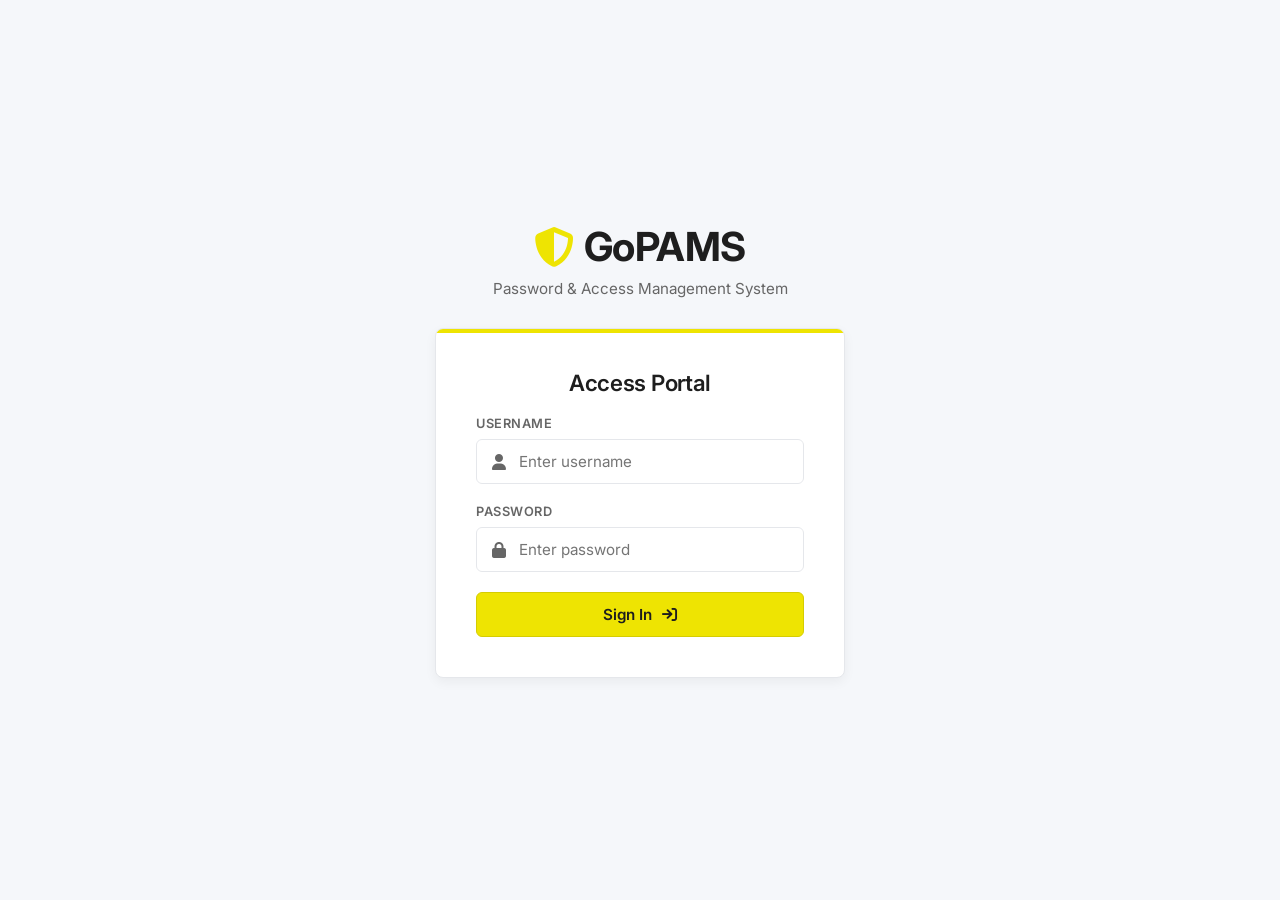
==== frontend/index.html @ 53e9379d "Phase-2" ====
<!DOCTYPE html>
<html lang="en">
<head>
    <meta charset="UTF-8">
    <meta name="viewport" content="width=device-width, initial-scale=1.0">
    <title>GoPAMS - Secure Access Management</title>
    <!-- Google Fonts: Inter -->
    <link rel="preconnect" href="https://fonts.googleapis.com">
    <link rel="preconnect" href="https://fonts.gstatic.com" crossorigin>
    <link href="https://fonts.googleapis.com/css2?family=Inter:wght@300;400;500;600;700&display=swap" rel="stylesheet">
    <!-- FontAwesome for Icons -->
    <link rel="stylesheet" href="https://cdnjs.cloudflare.com/ajax/libs/font-awesome/6.4.0/css/all.min.css">
    
    <style>
        :root {
            /* Brand Accents */
            --primary: #EEE402;       /* Primary Brand Yellow */
            --primary-hover: #D5CC02;
            --secondary: #020EEE;     /* Complementary Blue */
            --secondary-hover: #020CB5;
            --warning: #EE6C02;       /* Attention Orange */
            --success: #84EE02;       /* Operational Success Lime */
            --success-confirm: #0EEE02; /* Success Green */
            --info: #02EEE2;          /* Informational Cyan */
            --danger: #DC3545;        /* Rejections Red */
            
            /* Neutrals (80% of interface) */
            --bg: #F5F7FA;            /* Neutral Background */
            --panel-bg: #FFFFFF;
            --border: #E5E7EB;        /* Neutral Borders */
            --text-main: #1E1E1E;
            --text-muted: #666666;
        }

        * {
            box-sizing: border-box;
            margin: 0;
            padding: 0;
            font-family: 'Inter', sans-serif;
            transition: all 0.2s ease;
        }

        body {
            background: var(--bg);
            color: var(--text-main);
            min-height: 100vh;
            display: flex;
            justify-content: center;
            align-items: center;
            overflow-x: hidden;
            position: relative;
        }

        .container {
            width: 100%;
            max-width: 450px;
            padding: 20px;
            z-index: 10;
        }

        /* Card: White background, subtle border, rounded 8px */
        .card {
            background: var(--panel-bg);
            border: 1px solid var(--border);
            border-radius: 8px;
            padding: 40px;
            box-shadow: 0 4px 12px rgba(0, 0, 0, 0.05);
            position: relative;
            overflow: hidden;
        }

        /* Top Yellow Stripe Accent */
        .card::before {
            content: '';
            position: absolute;
            top: 0;
            left: 0;
            right: 0;
            height: 4px;
            background: var(--primary);
        }

        .brand {
            text-align: center;
            margin-bottom: 30px;
        }

        .brand-logo {
            font-size: 2.5rem;
            color: var(--text-main);
            font-weight: 700;
            letter-spacing: -0.5px;
            display: flex;
            align-items: center;
            justify-content: center;
            gap: 10px;
        }

        .brand-logo i {
            color: var(--primary);
        }

        .brand-tagline {
            color: var(--text-muted);
            font-size: 0.95rem;
            margin-top: 8px;
            font-weight: 400;
        }

        h2 {
            font-size: 1.4rem;
            font-weight: 600;
            margin-bottom: 20px;
            text-align: center;
            letter-spacing: -0.3px;
        }

        .input-group {
            margin-bottom: 20px;
            position: relative;
        }

        .input-group label {
            display: block;
            margin-bottom: 8px;
            font-size: 0.8rem;
            font-weight: 600;
            color: var(--text-muted);
            text-transform: uppercase;
            letter-spacing: 0.5px;
        }

        .input-wrapper {
            position: relative;
        }

        .input-wrapper i {
            position: absolute;
            left: 16px;
            top: 50%;
            transform: translateY(-50%);
            color: var(--text-muted);
            font-size: 1rem;
        }

        .input-wrapper input {
            width: 100%;
            padding: 12px 14px 12px 42px;
            background: #FFFFFF;
            border: 1px solid var(--border);
            border-radius: 6px;
            color: var(--text-main);
            font-size: 0.95rem;
            outline: none;
        }

        .input-wrapper input:focus {
            border-color: var(--secondary);
            box-shadow: 0 0 0 3px rgba(2, 14, 238, 0.15);
        }

        /* Buttons styling */
        .btn {
            width: 100%;
            padding: 12px;
            background: var(--primary);
            border: 1px solid #D5CC02;
            border-radius: 6px;
            color: #1E1E1E;
            font-size: 0.95rem;
            font-weight: 600;
            cursor: pointer;
            display: flex;
            align-items: center;
            justify-content: center;
            gap: 10px;
            box-shadow: none;
        }

        .btn:hover {
            background: var(--primary-hover);
            transform: translateY(-1px);
        }

        .btn:active {
            transform: translateY(0);
        }

        /* Secondary Button (Blue background, White text) */
        .btn-secondary {
            background: var(--secondary);
            border: 1px solid var(--secondary);
            color: white;
        }

        .btn-secondary:hover {
            background: var(--secondary-hover);
            border-color: var(--secondary-hover);
        }

        .alert {
            padding: 10px 14px;
            border-radius: 6px;
            margin-bottom: 20px;
            font-size: 0.9rem;
            display: flex;
            align-items: center;
            gap: 10px;
            line-height: 1.4;
        }

        .alert-danger {
            background: rgba(220, 53, 69, 0.08);
            border: 1px solid var(--danger);
            color: var(--danger);
        }

        .alert-success {
            background: rgba(14, 238, 2, 0.08);
            border: 1px solid var(--success-confirm);
            color: #0c9e02;
        }

        .alert-warning {
            background: rgba(238, 108, 2, 0.08);
            border: 1px solid var(--warning);
            color: var(--warning);
        }

        .hidden {
            display: none !important;
        }

        /* Profile View styling */
        .profile-view {
            text-align: left;
        }

        .profile-header {
            display: flex;
            align-items: center;
            gap: 16px;
            margin-bottom: 25px;
            padding-bottom: 20px;
            border-bottom: 1px solid var(--border);
        }

        .avatar {
            width: 60px;
            height: 60px;
            background: var(--primary);
            color: #1E1E1E;
            border: 1px solid #D5CC02;
            border-radius: 50%;
            display: flex;
            align-items: center;
            justify-content: center;
            font-size: 1.5rem;
            font-weight: 700;
        }

        .user-meta h3 {
            font-size: 1.2rem;
            font-weight: 600;
            color: var(--text-main);
        }

        .user-meta p {
            color: var(--text-muted);
            font-size: 0.85rem;
            display: flex;
            align-items: center;
        }

        .info-grid {
            display: grid;
            grid-template-columns: 1fr;
            gap: 14px;
            margin-bottom: 25px;
        }

        .info-item {
            background: #FFFFFF;
            padding: 12px 14px;
            border-radius: 6px;
            border: 1px solid var(--border);
        }

        .info-label {
            font-size: 0.75rem;
            color: var(--text-muted);
            text-transform: uppercase;
            letter-spacing: 0.5px;
            margin-bottom: 4px;
        }

        .info-value {
            font-size: 0.95rem;
            font-weight: 500;
            color: var(--text-main);
        }

        .badge {
            display: inline-block;
            padding: 3px 8px;
            border-radius: 4px;
            font-size: 0.75rem;
            font-weight: 600;
            text-transform: uppercase;
        }

        /* Role Badges */
        .badge-admin {
            background: rgba(238, 228, 2, 0.12);
            color: #7a7501;
            border: 1px solid var(--primary);
        }

        .badge-user {
            background: rgba(2, 14, 238, 0.06);
            color: var(--secondary);
            border: 1px solid var(--secondary);
        }

        /* Pulsing dot animation */
        .pulse-dot {
            width: 8px;
            height: 8px;
            background: var(--success);
            border-radius: 50%;
            display: inline-block;
            margin-right: 6px;
            box-shadow: 0 0 8px var(--success);
            animation: pulse 1.5s infinite;
        }

        @keyframes pulse {
            0% { transform: scale(0.95); box-shadow: 0 0 0 0 rgba(132, 238, 2, 0.5); }
            70% { transform: scale(1); box-shadow: 0 0 0 5px rgba(132, 238, 2, 0); }
            100% { transform: scale(0.95); box-shadow: 0 0 0 0 rgba(132, 238, 2, 0); }
        }

        /* Full-screen application layout (ITSM inspired) */
        #app-layout {
            position: fixed;
            top: 0;
            left: 0;
            width: 100vw;
            height: 100vh;
            display: flex;
            flex-direction: column;
            z-index: 100;
            background: var(--bg);
            font-family: 'Inter', sans-serif;
            overflow: hidden;
        }

        .app-header {
            height: 60px;
            background: #ffffff;
            border-bottom: 1px solid var(--border);
            display: flex;
            justify-content: space-between;
            align-items: center;
            padding: 0 24px;
            flex-shrink: 0;
        }

        .header-left .logo {
            font-weight: 700;
            font-size: 1.3rem;
            color: var(--text-main);
            display: flex;
            align-items: center;
            gap: 8px;
            letter-spacing: -0.5px;
            text-decoration: none;
            cursor: pointer;
        }

        .header-left .logo i {
            color: var(--primary);
        }

        .header-right {
            display: flex;
            align-items: center;
            gap: 20px;
        }

        .notifications-bell {
            position: relative;
            font-size: 1.2rem;
            color: var(--text-muted);
            cursor: pointer;
        }

        .notifications-bell:hover {
            color: var(--text-main);
        }

        .bell-badge {
            position: absolute;
            top: -4px;
            right: -4px;
            background: var(--danger);
            color: white;
            font-size: 0.65rem;
            border-radius: 50%;
            width: 15px;
            height: 15px;
            display: flex;
            align-items: center;
            justify-content: center;
            font-weight: 700;
        }

        .header-user {
            display: flex;
            align-items: center;
            gap: 10px;
            border-left: 1px solid var(--border);
            padding-left: 20px;
        }

        .header-user .avatar {
            width: 32px;
            height: 32px;
            background: var(--primary);
            color: var(--text-main);
            border-radius: 50%;
            display: flex;
            align-items: center;
            justify-content: center;
            font-weight: 700;
            font-size: 0.9rem;
            border: 1px solid var(--primary-hover);
        }

        #header-username {
            font-weight: 500;
            font-size: 0.9rem;
            color: var(--text-main);
        }

        .app-container {
            display: flex;
            flex: 1;
            overflow: hidden;
        }

        .app-sidebar {
            width: 240px;
            background: #ffffff;
            border-right: 1px solid var(--border);
            display: flex;
            flex-direction: column;
            padding: 20px 0;
            flex-shrink: 0;
        }

        .sidebar-nav {
            display: flex;
            flex-direction: column;
            height: 100%;
        }

        .nav-item {
            display: flex;
            align-items: center;
            gap: 12px;
            padding: 12px 24px;
            width: 100%;
            border: none;
            background: none;
            text-align: left;
            cursor: pointer;
            color: var(--text-muted);
            font-size: 0.95rem;
            font-weight: 500;
            font-family: 'Inter', sans-serif;
            border-left: 4px solid transparent;
        }

        .nav-item:hover {
            background: #F8F9FA;
            color: var(--text-main);
        }

        .nav-item.active {
            background: rgba(238, 228, 2, 0.08);
            color: var(--text-main);
            border-left: 4px solid var(--primary);
            padding-left: 20px;
            font-weight: 600;
        }

        .nav-item i {
            font-size: 1.1rem;
            color: var(--text-muted);
            width: 20px;
            text-align: center;
        }

        .nav-item.active i {
            color: var(--text-main);
        }

        .logout-item {
            color: var(--danger) !important;
            margin-top: auto;
        }

        .logout-item i {
            color: var(--danger) !important;
        }

        .app-main {
            flex: 1;
            overflow-y: auto;
            padding: 30px;
            background: var(--bg);
        }

        /* View Card styling */
        .view-card {
            width: 100%;
            max-width: 1000px;
            margin: 0 auto;
            background: #ffffff;
            border: 1px solid var(--border);
            border-radius: 8px;
            padding: 40px;
            box-shadow: 0 4px 12px rgba(0, 0, 0, 0.05);
            position: relative;
        }

        .view-card::before {
            content: '';
            position: absolute;
            top: 0;
            left: 0;
            right: 0;
            height: 4px;
            background: var(--primary);
            border-top-left-radius: 8px;
            border-top-right-radius: 8px;
        }

        .table-responsive {
            width: 100%;
            overflow-x: auto;
            margin-top: 15px;
            border: 1px solid var(--border);
            border-radius: 6px;
            background: var(--panel-bg);
        }

        .admin-table {
            width: 100%;
            border-collapse: collapse;
            text-align: left;
            font-size: 0.9rem;
        }

        .admin-table th, .admin-table td {
            padding: 12px 16px;
            border-bottom: 1px solid var(--border);
            white-space: nowrap;
        }

        .admin-table th {
            background: #F9FAFB;
            color: var(--text-muted);
            font-weight: 600;
            text-transform: uppercase;
            font-size: 0.75rem;
            letter-spacing: 0.5px;
        }

        .admin-table tbody tr:hover {
            background: #F9FAFB;
        }

        /* Action Buttons */
        .action-btn-group {
            display: flex;
            gap: 6px;
        }

        .action-btn {
            background: none;
            border: 1px solid var(--border);
            border-radius: 4px;
            padding: 6px 10px;
            font-size: 0.8rem;
            cursor: pointer;
            display: inline-flex;
            align-items: center;
            gap: 4px;
            font-family: 'Inter', sans-serif;
        }

        .action-btn:hover {
            background: #E5E7EB;
        }

        .action-btn-danger:hover {
            background: rgba(220, 53, 69, 0.08);
            border-color: var(--danger);
            color: var(--danger);
        }

        .action-btn-warning:hover {
            background: rgba(238, 108, 2, 0.08);
            border-color: var(--warning);
            color: var(--warning);
        }

        /* Modal Overlay */
        .modal {
            position: fixed;
            top: 0;
            left: 0;
            width: 100%;
            height: 100%;
            background: rgba(0, 0, 0, 0.4);
            display: flex;
            justify-content: center;
            align-items: center;
            z-index: 1000;
            backdrop-filter: blur(2px);
        }

        .modal-content {
            background: var(--panel-bg);
            border: 1px solid var(--border);
            border-radius: 8px;
            padding: 30px;
            width: 90%;
            max-width: 500px;
            box-shadow: 0 10px 25px rgba(0,0,0,0.1);
            position: relative;
            animation: slideDown 0.3s ease;
        }

        @keyframes slideDown {
            from { transform: translateY(-20px); opacity: 0; }
            to { transform: translateY(0); opacity: 1; }
        }

        .modal-content::before {
            content: '';
            position: absolute;
            top: 0;
            left: 0;
            right: 0;
            height: 4px;
            background: var(--primary);
            border-top-left-radius: 8px;
            border-top-right-radius: 8px;
        }

        .modal-close {
            position: absolute;
            top: 15px;
            right: 15px;
            font-size: 1.2rem;
            cursor: pointer;
            color: var(--text-muted);
            background: none;
            border: none;
        }

        .modal-close:hover {
            color: var(--text-main);
        }

        .form-row {
            display: flex;
            gap: 15px;
        }

        .form-row .input-group {
            flex: 1;
        }

        /* Responsive sidebar navigation */
        @media (max-width: 768px) {
            .app-sidebar {
                width: 70px;
            }
            .nav-item span {
                display: none;
            }
            .nav-item {
                justify-content: center;
                padding: 12px 0;
                border-left: none;
            }
            .nav-item.active {
                border-left: none;
                border-bottom: 3px solid var(--primary);
                padding-left: 0;
            }
        }
    </style>
</head>
<body>
    <!-- AUTHENTICATION LAYOUT (VISIBLE WHEN LOGGED OUT) -->
    <div id="auth-layout" class="container">
        <!-- Brand / Logo -->
        <div class="brand">
            <div class="brand-logo">
                <i class="fa-solid fa-shield-halved"></i> GoPAMS
            </div>
            <div class="brand-tagline">Password & Access Management System</div>
        </div>

        <div class="card">
            <!-- 1. LOGIN FORM -->
            <div id="login-section">
                <h2>Access Portal</h2>
                <div id="login-alert" class="alert alert-danger hidden"></div>
                <form id="login-form">
                    <div class="input-group">
                        <label for="username">Username</label>
                        <div class="input-wrapper">
                            <i class="fa-solid fa-user"></i>
                            <input type="text" id="username" placeholder="Enter username" required autocomplete="username">
                        </div>
                    </div>
                    <div class="input-group">
                        <label for="password">Password</label>
                        <div class="input-wrapper">
                            <i class="fa-solid fa-lock"></i>
                            <input type="password" id="password" placeholder="Enter password" required autocomplete="current-password">
                        </div>
                    </div>
                    <button type="submit" class="btn">
                        <span>Sign In</span>
                        <i class="fa-solid fa-arrow-right-to-bracket"></i>
                    </button>
                </form>
            </div>

            <!-- 2. CHANGE PASSWORD FORM (FIRST LOGIN FORCE) -->
            <div id="pwd-change-section" class="hidden">
                <h2>Setup Security</h2>
                <div class="alert alert-warning">
                    <i class="fa-solid fa-triangle-exclamation"></i>
                    <span>First login detected. You are required to update your temporary password to proceed.</span>
                </div>
                <div id="pwd-alert" class="alert alert-danger hidden"></div>
                <form id="pwd-change-form">
                    <div class="input-group">
                        <label for="current-password">Temporary Password</label>
                        <div class="input-wrapper">
                            <i class="fa-solid fa-lock-open"></i>
                            <input type="password" id="current-password" placeholder="Enter temporary password" required autocomplete="current-password">
                        </div>
                    </div>
                    <div class="input-group">
                        <label for="new-password">New Password</label>
                        <div class="input-wrapper">
                            <i class="fa-solid fa-key"></i>
                            <input type="password" id="new-password" placeholder="At least 8 characters" required autocomplete="new-password">
                        </div>
                    </div>
                    <div class="input-group">
                        <label for="confirm-password">Confirm Password</label>
                        <div class="input-wrapper">
                            <i class="fa-solid fa-check-double"></i>
                            <input type="password" id="confirm-password" placeholder="Repeat new password" required autocomplete="new-password">
                        </div>
                    </div>
                    <button type="submit" class="btn">
                        <span>Save & Complete Setup</span>
                        <i class="fa-solid fa-circle-check"></i>
                    </button>
                </form>
            </div>
        </div>
    </div>

    <!-- MAIN APPLICATION LAYOUT (VISIBLE WHEN LOGGED IN) -->
    <div id="app-layout" class="hidden">
        <!-- HEADER -->
        <header class="app-header">
            <div class="header-left">
                <div class="logo" id="header-logo-home">
                    <i class="fa-solid fa-shield-halved"></i> GoPAMS
                </div>
            </div>
            <div class="header-right">
                <div class="notifications-bell">
                    <i class="fa-solid fa-bell"></i>
                    <span class="bell-badge">0</span>
                </div>
                <div class="header-user">
                    <div class="avatar" id="header-avatar">U</div>
                    <span id="header-username">-</span>
                </div>
            </div>
        </header>

        <!-- CONTAINER FOR SIDEBAR + MAIN WORKSPACE -->
        <div class="app-container">
            <!-- SIDEBAR NAVIGATION -->
            <aside class="app-sidebar">
                <nav class="sidebar-nav">
                    <button class="nav-item active" data-view="profile-view">
                        <i class="fa-solid fa-user"></i>
                        <span>Profile Dashboard</span>
                    </button>
                    
                    <!-- Administrator-only Sidebar Items (Phase 3 CRUD Modules) -->
                    <button class="nav-item admin-only hidden" data-view="users-view">
                        <i class="fa-solid fa-users-gear"></i>
                        <span>User Management</span>
                    </button>
                    <button class="nav-item admin-only hidden" data-view="groups-view">
                        <i class="fa-solid fa-users"></i>
                        <span>Group Management</span>
                    </button>
                    <button class="nav-item admin-only hidden" data-view="roles-view">
                        <i class="fa-solid fa-shield-halved"></i>
                        <span>Role Management</span>
                    </button>
                    
                    <button id="logout-sidebar-btn" class="nav-item logout-item">
                        <i class="fa-solid fa-arrow-right-from-bracket"></i>
                        <span>Log Out</span>
                    </button>
                </nav>
            </aside>

            <!-- MAIN WORKSPACE CONTENT AREA -->
            <main class="app-main">
                <div id="app-alert" class="alert alert-danger hidden"></div>

                <!-- A. PROFILE DASHBOARD -->
                <div id="profile-view" class="view-card card">
                    <h2 style="text-align: left; margin-bottom: 25px;">Profile Dashboard</h2>
                    <div class="profile-header">
                        <div class="avatar" id="profile-avatar">U</div>
                        <div class="user-meta">
                            <h3 id="profile-name">Full Name</h3>
                            <p style="margin-top: 4px;"><span class="pulse-dot"></span>Active Session</p>
                        </div>
                    </div>
                    <div id="profile-alert" class="alert alert-success hidden"></div>
                    
                    <div class="info-grid">
                        <div class="info-item">
                            <div class="info-label">Username</div>
                            <div class="info-value" id="profile-username">-</div>
                        </div>
                        <div class="info-item">
                            <div class="info-label">Security Role</div>
                            <div class="info-value">
                                <span class="badge" id="profile-role">Guest</span>
                            </div>
                        </div>
                        <div class="info-item">
                            <div class="info-label">Assigned Group</div>
                            <div class="info-value" id="profile-group">-</div>
                        </div>
                        <div class="info-item" id="employee-id-container">
                            <div class="info-label">Employee ID</div>
                            <div class="info-value" id="profile-empid">-</div>
                        </div>
                        <div class="info-item">
                            <div class="info-label">Email</div>
                            <div class="info-value" id="profile-email">-</div>
                        </div>
                    </div>
                </div>

                <!-- B. USERS VIEW (ADMIN ONLY) -->
                <div id="users-view" class="view-card card hidden">
                    <div style="display: flex; justify-content: space-between; align-items: center; margin-bottom: 25px; padding-bottom: 15px; border-bottom: 1px solid var(--border);">
                        <h2 style="margin-bottom: 0; text-align: left;">User Management</h2>
                        <button id="add-user-btn" class="btn" style="width: auto; padding: 8px 16px; background: var(--success-confirm); color: #1E1E1E; border: 1px solid #0bb902; border-radius: 6px;">
                            <i class="fa-solid fa-user-plus"></i> <span>Add User</span>
                        </button>
                    </div>
                    <div class="table-responsive">
                        <table class="admin-table">
                            <thead>
                                <tr>
                                    <th>Full Name</th>
                                    <th>Username</th>
                                    <th>Role</th>
                                    <th>Group</th>
                                    <th>Email / Phone</th>
                                    <th>Actions</th>
                                </tr>
                            </thead>
                            <tbody id="users-table-body">
                                <!-- populated dynamically -->
                            </tbody>
                        </table>
                    </div>
                </div>

                <!-- C. GROUPS VIEW (ADMIN ONLY) -->
                <div id="groups-view" class="view-card card hidden">
                    <div style="display: flex; justify-content: space-between; align-items: center; margin-bottom: 25px; padding-bottom: 15px; border-bottom: 1px solid var(--border);">
                        <h2 style="margin-bottom: 0; text-align: left;">Group Management</h2>
                        <button id="add-group-btn" class="btn" style="width: auto; padding: 8px 16px; background: var(--success-confirm); color: #1E1E1E; border: 1px solid #0bb902; border-radius: 6px;">
                            <i class="fa-solid fa-folder-plus"></i> <span>Add Group</span>
                        </button>
                    </div>
                    <div class="table-responsive">
                        <table class="admin-table">
                            <thead>
                                <tr>
                                    <th>Group Name</th>
                                    <th>Description</th>
                                    <th>Actions</th>
                                </tr>
                            </thead>
                            <tbody id="groups-table-body">
                                <!-- populated dynamically -->
                            </tbody>
                        </table>
                    </div>
                </div>

                <!-- D. ROLES VIEW (ADMIN ONLY) -->
                <div id="roles-view" class="view-card card hidden">
                    <div style="display: flex; justify-content: space-between; align-items: center; margin-bottom: 25px; padding-bottom: 15px; border-bottom: 1px solid var(--border);">
                        <h2 style="margin-bottom: 0; text-align: left;">Role Management</h2>
                        <button id="add-role-btn" class="btn" style="width: auto; padding: 8px 16px; background: var(--success-confirm); color: #1E1E1E; border: 1px solid #0bb902; border-radius: 6px;">
                            <i class="fa-solid fa-shield-halved"></i> <span>Add Role</span>
                        </button>
                    </div>
                    <div class="table-responsive">
                        <table class="admin-table">
                            <thead>
                                <tr>
                                    <th>Role Name</th>
                                    <th>Description</th>
                                    <th>Hierarchy Level</th>
                                    <th>Actions</th>
                                </tr>
                            </thead>
                            <tbody id="roles-table-body">
                                <!-- populated dynamically -->
                            </tbody>
                        </table>
                    </div>
                </div>
            </main>
        </div>
    </div>

    <!-- 5. DIALOG OVERLAY MODALS -->
    <!-- User Modal -->
    <div id="user-modal" class="modal hidden">
        <div class="modal-content">
            <button class="modal-close" id="user-modal-close">&times;</button>
            <h2 id="user-modal-title">Add User</h2>
            <div id="user-modal-alert" class="alert alert-danger hidden"></div>
            <form id="user-modal-form">
                <input type="hidden" id="user-modal-id">
                <div class="input-group">
                    <label for="user-modal-fullname">Full Name</label>
                    <div class="input-wrapper">
                        <i class="fa-solid fa-id-card"></i>
                        <input type="text" id="user-modal-fullname" required placeholder="John Doe">
                    </div>
                </div>
                <div class="input-group">
                    <label for="user-modal-username">Username</label>
                    <div class="input-wrapper">
                        <i class="fa-solid fa-user"></i>
                        <input type="text" id="user-modal-username" required placeholder="johndoe">
                    </div>
                </div>
                <div class="form-row">
                    <div class="input-group">
                        <label for="user-modal-phone">Phone Number</label>
                        <div class="input-wrapper">
                            <i class="fa-solid fa-phone"></i>
                            <input type="text" id="user-modal-phone" placeholder="+123456789">
                        </div>
                    </div>
                    <div class="input-group">
                        <label for="user-modal-email">Email (Optional)</label>
                        <div class="input-wrapper">
                            <i class="fa-solid fa-envelope"></i>
                            <input type="email" id="user-modal-email" placeholder="john@example.com">
                        </div>
                    </div>
                </div>
                <div class="form-row">
                    <div class="input-group">
                        <label for="user-modal-role">Role</label>
                        <select id="user-modal-role" style="width:100%; padding:12px; border:1px solid var(--border); border-radius:6px; background:#fff; outline:none; font-family:'Inter';">
                            <!-- populated dynamically -->
                        </select>
                    </div>
                    <div class="input-group">
                        <label for="user-modal-group">Group</label>
                        <select id="user-modal-group" style="width:100%; padding:12px; border:1px solid var(--border); border-radius:6px; background:#fff; outline:none; font-family:'Inter';">
                            <!-- populated dynamically -->
                        </select>
                    </div>
                </div>
                <div class="input-group" id="user-modal-empid-group">
                    <label for="user-modal-empid">Employee ID</label>
                    <div class="input-wrapper">
                        <i class="fa-solid fa-hashtag"></i>
                        <input type="text" id="user-modal-empid" placeholder="EMP-001">
                    </div>
                </div>
                <div class="input-group" id="user-modal-password-group">
                    <label for="user-modal-password">Temporary Password (Optional)</label>
                    <div class="input-wrapper">
                        <i class="fa-solid fa-lock"></i>
                        <input type="password" id="user-modal-password" placeholder="Leave blank to auto-generate">
                    </div>
                </div>
                <div class="input-group" style="display:flex; align-items:center; gap:10px; margin-top:10px; margin-bottom: 20px;">
                    <input type="checkbox" id="user-modal-isadmin" style="width: 18px; height: 18px; cursor: pointer;">
                    <label for="user-modal-isadmin" style="margin-bottom:0; cursor:pointer;">Grant Administrator Privileges</label>
                </div>
                <button type="submit" class="btn btn-secondary">
                    <span id="user-modal-btn-text">Save User</span>
                    <i class="fa-solid fa-floppy-disk"></i>
                </button>
            </form>
        </div>
    </div>

    <!-- Group Modal -->
    <div id="group-modal" class="modal hidden">
        <div class="modal-content">
            <button class="modal-close" id="group-modal-close">&times;</button>
            <h2 id="group-modal-title">Add Group</h2>
            <div id="group-modal-alert" class="alert alert-danger hidden"></div>
            <form id="group-modal-form">
                <input type="hidden" id="group-modal-id">
                <div class="input-group">
                    <label for="group-modal-name">Group Name</label>
                    <div class="input-wrapper">
                        <i class="fa-solid fa-folder"></i>
                        <input type="text" id="group-modal-name" required placeholder="Networking">
                    </div>
                </div>
                <div class="input-group">
                    <label for="group-modal-desc">Description</label>
                    <div class="input-wrapper">
                        <i class="fa-solid fa-align-left"></i>
                        <input type="text" id="group-modal-desc" placeholder="Manages switches and firewalls">
                    </div>
                </div>
                <button type="submit" class="btn btn-secondary">
                    <span>Save Group</span>
                    <i class="fa-solid fa-floppy-disk"></i>
                </button>
            </form>
        </div>
    </div>

    <!-- Role Modal -->
    <div id="role-modal" class="modal hidden">
        <div class="modal-content">
            <button class="modal-close" id="role-modal-close">&times;</button>
            <h2 id="role-modal-title">Add Role</h2>
            <div id="role-modal-alert" class="alert alert-danger hidden"></div>
            <form id="role-modal-form">
                <input type="hidden" id="role-modal-id">
                <div class="input-group">
                    <label for="role-modal-name">Role Name</label>
                    <div class="input-wrapper">
                        <i class="fa-solid fa-tag"></i>
                        <input type="text" id="role-modal-name" required placeholder="Leader">
                    </div>
                </div>
                <div class="input-group">
                    <label for="role-modal-desc">Description</label>
                    <div class="input-wrapper">
                        <i class="fa-solid fa-align-left"></i>
                        <input type="text" id="role-modal-desc" placeholder="Team lead with approval rights">
                    </div>
                </div>
                <div class="input-group">
                    <label for="role-modal-level">Hierarchy Level</label>
                    <div class="input-wrapper">
                        <i class="fa-solid fa-arrow-up-9-1"></i>
                        <input type="number" id="role-modal-level" required min="0" max="100" value="10">
                    </div>
                </div>
                <button type="submit" class="btn btn-secondary">
                    <span>Save Role</span>
                    <i class="fa-solid fa-floppy-disk"></i>
                </button>
            </form>
        </div>
    </div>

    <!-- Password Result Modal -->
    <div id="result-modal" class="modal hidden">
        <div class="modal-content">
            <button class="modal-close" id="result-modal-close">&times;</button>
            <h2>Temp Password Generated</h2>
            <div class="alert alert-warning" style="margin-top: 15px;">
                <i class="fa-solid fa-triangle-exclamation"></i>
                <span>Please copy this temporary password immediately. It will not be shown again!</span>
            </div>
            <div class="input-group" style="margin-top: 20px;">
                <label>Plaintext Temporary Password</label>
                <div style="display: flex; gap: 10px;">
                    <div class="input-wrapper" style="flex: 1;">
                        <i class="fa-solid fa-key"></i>
                        <input type="text" id="result-password-val" readonly style="background: #F1F3F5; font-family: monospace; font-size: 1.1rem; letter-spacing: 0.5px; padding-left: 42px;">
                    </div>
                    <button id="copy-temp-pass-btn" class="btn" style="width: auto; padding: 0 16px; background: var(--secondary); color: white; border: none; border-radius: 6px; cursor: pointer;">
                        <i class="fa-solid fa-copy"></i>
                    </button>
                </div>
            </div>
            <button id="result-modal-done" class="btn btn-secondary" style="margin-top: 20px;">
                <span>Done</span>
            </button>
        </div>
    </div>

    <script>
        const API_BASE = '/api/auth';
        let authToken = localStorage.getItem('jwt_token') || '';
        let enterpriseMode = false;

        // Form elements
        const loginSection = document.getElementById('login-section');
        const loginForm = document.getElementById('login-form');
        const loginAlert = document.getElementById('login-alert');
        const usernameInput = document.getElementById('username');
        const passwordInput = document.getElementById('password');

        const pwdChangeSection = document.getElementById('pwd-change-section');
        const pwdChangeForm = document.getElementById('pwd-change-form');
        const pwdAlert = document.getElementById('pwd-alert');
        const currentPasswordInput = document.getElementById('current-password');
        const newPasswordInput = document.getElementById('new-password');
        const confirmPasswordInput = document.getElementById('confirm-password');

        const profileAlert = document.getElementById('profile-alert');
        const profileName = document.getElementById('profile-name');
        const profileUsername = document.getElementById('profile-username');
        const profileRole = document.getElementById('profile-role');
        const profileGroup = document.getElementById('profile-group');
        const profileEmpId = document.getElementById('profile-empid');
        const profileEmail = document.getElementById('profile-email');
        const profileAvatar = document.getElementById('profile-avatar');
        const empIdContainer = document.getElementById('employee-id-container');

        // Admin Elements
        const adminAlert = document.getElementById('app-alert');
        
        const usersTableBody = document.getElementById('users-table-body');
        const groupsTableBody = document.getElementById('groups-table-body');
        const rolesTableBody = document.getElementById('roles-table-body');

        // Modals
        const userModal = document.getElementById('user-modal');
        const groupModal = document.getElementById('group-modal');
        const roleModal = document.getElementById('role-modal');
        const resultModal = document.getElementById('result-modal');

        // Forms inside modals
        const userModalForm = document.getElementById('user-modal-form');
        const groupModalForm = document.getElementById('group-modal-form');
        const roleModalForm = document.getElementById('role-modal-form');

        // Initialize state
        window.addEventListener('DOMContentLoaded', () => {
            if (authToken) {
                fetchProfile();
            } else {
                showSection('login');
            }
            setupEventListeners();
        });

        function showSection(name) {
            const authLayout = document.getElementById('auth-layout');
            const appLayout = document.getElementById('app-layout');
            
            authLayout.classList.add('hidden');
            appLayout.classList.add('hidden');
            loginSection.classList.add('hidden');
            pwdChangeSection.classList.add('hidden');

            if (name === 'login' || name === 'password-change') {
                authLayout.classList.remove('hidden');
                if (name === 'login') {
                    loginSection.classList.remove('hidden');
                } else {
                    pwdChangeSection.classList.remove('hidden');
                }
            } else if (name === 'profile' || name === 'admin') {
                appLayout.classList.remove('hidden');
                if (name === 'admin') {
                    showView('users-view');
                } else {
                    showView('profile-view');
                }
            }
        }

        function showView(viewId) {
            // Hide all workspace view cards
            document.querySelectorAll('.view-card').forEach(el => el.classList.add('hidden'));
            
            // Show active workspace card
            const activeCard = document.getElementById(viewId);
            if (activeCard) {
                activeCard.classList.remove('hidden');
            }

            // Sync sidebar active highlight state
            document.querySelectorAll('.nav-item').forEach(btn => {
                if (btn.getAttribute('data-view') === viewId) {
                    btn.classList.add('active');
                } else {
                    btn.classList.remove('active');
                }
            });

            // Load data when transitioning
            if (viewId === 'users-view') {
                fetchUsers();
            } else if (viewId === 'groups-view') {
                fetchGroups();
            } else if (viewId === 'roles-view') {
                fetchRoles();
            }
        }

        function showAlert(alertEl, text, type = 'danger') {
            alertEl.innerText = text;
            alertEl.className = `alert alert-${type}`;
            alertEl.classList.remove('hidden');
            setTimeout(() => {
                if (type === 'success') {
                    alertEl.classList.add('hidden');
                }
            }, 5000);
        }

        // Login Submit
        loginForm.addEventListener('submit', async (e) => {
            e.preventDefault();
            loginAlert.classList.add('hidden');

            const payload = {
                username: usernameInput.value.trim(),
                password: passwordInput.value
            };

            try {
                const response = await fetch(`${API_BASE}/login`, {
                    method: 'POST',
                    headers: { 'Content-Type': 'application/json' },
                    body: JSON.stringify(payload)
                });

                const data = await response.json();

                if (!response.ok) {
                    throw new Error(data.message || 'Login failed. Please check credentials.');
                }

                // Save token
                authToken = data.token;
                localStorage.setItem('jwt_token', authToken);
                enterpriseMode = data.enterprise_mode || false;

                if (data.must_change_password) {
                    currentPasswordInput.value = payload.password; // prefill temp password
                    showSection('password-change');
                } else {
                    renderProfile(data.user);
                    showSection('profile');
                    showAlert(profileAlert, 'Welcome back!', 'success');
                }
            } catch (err) {
                showAlert(loginAlert, err.message, 'danger');
            }
        });

        // Change Password Submit
        pwdChangeForm.addEventListener('submit', async (e) => {
            e.preventDefault();
            pwdAlert.classList.add('hidden');

            const curPass = currentPasswordInput.value;
            const newPass = newPasswordInput.value;
            const confPass = confirmPasswordInput.value;

            if (newPass.length < 8) {
                showAlert(pwdAlert, 'New password must be at least 8 characters long', 'danger');
                return;
            }

            if (newPass !== confPass) {
                showAlert(pwdAlert, 'Passwords do not match', 'danger');
                return;
            }

            try {
                const response = await fetch(`${API_BASE}/change-password`, {
                    method: 'POST',
                    headers: { 
                        'Content-Type': 'application/json',
                        'Authorization': `Bearer ${authToken}`
                    },
                    body: JSON.stringify({
                        current_password: curPass,
                        new_password: newPass
                    })
                });

                const data = await response.json();

                if (!response.ok) {
                    throw new Error(data.message || 'Failed to update password');
                }

                // Save new token
                authToken = data.token;
                localStorage.setItem('jwt_token', authToken);

                // Fetch new profile state
                await fetchProfile();
                showAlert(profileAlert, 'Password updated successfully! Welcome to your secure account.', 'success');
            } catch (err) {
                showAlert(pwdAlert, err.message, 'danger');
            }
        });

        // Fetch user profile from token
        async function fetchProfile() {
            try {
                const response = await fetch(`${API_BASE}/me`, {
                    method: 'GET',
                    headers: {
                        'Authorization': `Bearer ${authToken}`
                    }
                });

                const data = await response.json();

                if (!response.ok) {
                    if (response.status === 403 && data.error === 'password_change_required') {
                        showSection('password-change');
                        return;
                    }
                    throw new Error(data.message || 'Session expired. Please log in again.');
                }

                enterpriseMode = data.enterprise_mode || false;
                renderProfile(data.user);
                showSection('profile');
            } catch (err) {
                localStorage.removeItem('jwt_token');
                authToken = '';
                showSection('login');
                showAlert(loginAlert, err.message, 'danger');
            }
        }

        function renderProfile(user) {
            profileName.innerText = user.full_name || 'N/A';
            profileUsername.innerText = user.username || '-';
            profileEmail.innerText = user.email || 'None provided';
            
            // Set avatar initials
            const initial = user.full_name ? user.full_name.charAt(0).toUpperCase() : 'U';
            profileAvatar.innerText = initial;
            
            // Set header values
            document.getElementById('header-username').innerText = user.username || '-';
            document.getElementById('header-avatar').innerText = initial;

            const role = user.role || 'Guest';
            profileRole.innerText = role;
            if (role === 'Administrator') {
                profileRole.className = 'badge badge-admin';
            } else {
                profileRole.className = 'badge badge-user';
            }

            if (user.group && user.group.name) {
                profileGroup.innerText = user.group.name;
            } else {
                profileGroup.innerText = 'No group assigned';
            }

            if (user.employee_id) {
                empIdContainer.style.display = 'block';
                profileEmpId.innerText = user.employee_id;
            } else {
                empIdContainer.style.display = 'none';
            }

            // Show admin sidebar links if administrator
            const adminOnlyLinks = document.querySelectorAll('.admin-only');
            if (user.is_admin) {
                adminOnlyLinks.forEach(el => el.classList.remove('hidden'));
            } else {
                adminOnlyLinks.forEach(el => el.classList.add('hidden'));
            }
        }

        // Logout execution
        async function handleLogout() {
            try {
                await fetch(`${API_BASE}/logout`, { 
                    method: 'POST',
                    headers: { 'Authorization': `Bearer ${authToken}` }
                });
            } catch (e) {}
            
            localStorage.removeItem('jwt_token');
            authToken = '';
            usernameInput.value = '';
            passwordInput.value = '';
            currentPasswordInput.value = '';
            newPasswordInput.value = '';
            confirmPasswordInput.value = '';
            loginAlert.classList.add('hidden');
            showSection('login');
        }

        // ==========================================
        // SIDEBAR NAVIGATION & CRUD EVENT HANDLERS
        // ==========================================

        function setupEventListeners() {
            // Sidebar tab switches
            document.querySelectorAll('.nav-item[data-view]').forEach(btn => {
                btn.addEventListener('click', () => {
                    const targetView = btn.getAttribute('data-view');
                    showView(targetView);
                });
            });

            // Back to profile shortcut on Logo click
            const logoBtn = document.getElementById('header-logo-home');
            if (logoBtn) {
                logoBtn.addEventListener('click', () => showView('profile-view'));
            }

            // Logout execution from sidebar
            const logoutSidebarBtn = document.getElementById('logout-sidebar-btn');
            if (logoutSidebarBtn) {
                logoutSidebarBtn.addEventListener('click', handleLogout);
            }

            // Modal Openers
            document.getElementById('add-user-btn').addEventListener('click', () => openUserModal());
            document.getElementById('add-group-btn').addEventListener('click', () => openGroupModal());
            document.getElementById('add-role-btn').addEventListener('click', () => openRoleModal());

            // Modal Closers
            document.getElementById('user-modal-close').addEventListener('click', () => closeModal(userModal));
            document.getElementById('group-modal-close').addEventListener('click', () => closeModal(groupModal));
            document.getElementById('role-modal-close').addEventListener('click', () => closeModal(roleModal));
            document.getElementById('result-modal-close').addEventListener('click', () => closeModal(resultModal));
            document.getElementById('result-modal-done').addEventListener('click', () => closeModal(resultModal));

            // Copy Generated Password
            document.getElementById('copy-temp-pass-btn').addEventListener('click', () => {
                const valEl = document.getElementById('result-password-val');
                valEl.select();
                navigator.clipboard.writeText(valEl.value).then(() => {
                    alert('Temporary password copied to clipboard!');
                });
            });

            // Form Submit Handlers
            userModalForm.addEventListener('submit', handleUserSubmit);
            groupModalForm.addEventListener('submit', handleGroupSubmit);
            roleModalForm.addEventListener('submit', handleRoleSubmit);
        }

        function openModal(modalEl) {
            modalEl.classList.remove('hidden');
        }

        function closeModal(modalEl) {
            modalEl.classList.add('hidden');
        }

        // --- Fetch Utilities ---
        async function apiFetch(endpoint, method = 'GET', body = null) {
            const options = {
                method: method,
                headers: {
                    'Authorization': `Bearer ${authToken}`
                }
            };
            if (body) {
                options.headers['Content-Type'] = 'application/json';
                options.body = JSON.stringify(body);
            }
            const res = await fetch(endpoint, options);
            const data = await res.json();
            if (!res.ok) {
                throw new Error(data.message || 'Operation failed');
            }
            return data;
        }

        // --- Groups CRUD ---
        async function fetchGroups() {
            try {
                const groups = await apiFetch('/api/groups');
                groupsTableBody.innerHTML = '';
                groups.forEach(g => {
                    const tr = document.createElement('tr');
                    tr.innerHTML = `
                        <td style="font-weight:600;">${escapeHtml(g.name)}</td>
                        <td>${escapeHtml(g.description || '-')}</td>
                        <td>
                            <div class="action-btn-group">
                                <button class="action-btn" onclick="editGroup(${g.id})"><i class="fa-solid fa-pen"></i> Edit</button>
                                <button class="action-btn action-btn-danger" onclick="deleteGroup(${g.id})"><i class="fa-solid fa-trash"></i> Delete</button>
                            </div>
                        </td>
                    `;
                    groupsTableBody.appendChild(tr);
                });
            } catch (err) {
                showAlert(adminAlert, 'Failed to fetch groups: ' + err.message);
            }
        }

        function openGroupModal(group = null) {
            document.getElementById('group-modal-alert').classList.add('hidden');
            if (group) {
                document.getElementById('group-modal-title').innerText = 'Edit Group';
                document.getElementById('group-modal-id').value = group.id;
                document.getElementById('group-modal-name').value = group.name;
                document.getElementById('group-modal-desc').value = group.description || '';
            } else {
                document.getElementById('group-modal-title').innerText = 'Add Group';
                document.getElementById('group-modal-id').value = '';
                document.getElementById('group-modal-name').value = '';
                document.getElementById('group-modal-desc').value = '';
            }
            openModal(groupModal);
        }

        async function editGroup(id) {
            try {
                const group = await apiFetch(`/api/groups/${id}`);
                openGroupModal(group);
            } catch (err) {
                showAlert(adminAlert, err.message);
            }
        }

        async function handleGroupSubmit(e) {
            e.preventDefault();
            const alertEl = document.getElementById('group-modal-alert');
            alertEl.classList.add('hidden');

            const id = document.getElementById('group-modal-id').value;
            const payload = {
                name: document.getElementById('group-modal-name').value.trim(),
                description: document.getElementById('group-modal-desc').value.trim()
            };

            try {
                if (id) {
                    await apiFetch(`/api/groups/${id}`, 'PUT', payload);
                } else {
                    await apiFetch('/api/groups', 'POST', payload);
                }
                closeModal(groupModal);
                fetchGroups();
            } catch (err) {
                showAlert(alertEl, err.message);
            }
        }

        async function deleteGroup(id) {
            if (!confirm('Are you sure you want to delete this group?')) return;
            try {
                await apiFetch(`/api/groups/${id}`, 'DELETE');
                fetchGroups();
            } catch (err) {
                showAlert(adminAlert, err.message);
            }
        }

        // --- Roles CRUD ---
        async function fetchRoles() {
            try {
                const roles = await apiFetch('/api/roles');
                rolesTableBody.innerHTML = '';
                roles.forEach(r => {
                    const tr = document.createElement('tr');
                    tr.innerHTML = `
                        <td style="font-weight:600;">${escapeHtml(r.name)}</td>
                        <td>${escapeHtml(r.description || '-')}</td>
                        <td><span class="badge badge-user" style="background:#e5e7eb; border:none; color:var(--text-main); font-family:monospace;">${r.hierarchy_level}</span></td>
                        <td>
                            <div class="action-btn-group">
                                <button class="action-btn" onclick="editRole(${r.id})"><i class="fa-solid fa-pen"></i> Edit</button>
                                <button class="action-btn action-btn-danger" onclick="deleteRole(${r.id})"><i class="fa-solid fa-trash"></i> Delete</button>
                            </div>
                        </td>
                    `;
                    rolesTableBody.appendChild(tr);
                });
            } catch (err) {
                showAlert(adminAlert, 'Failed to fetch roles: ' + err.message);
            }
        }

        function openRoleModal(role = null) {
            document.getElementById('role-modal-alert').classList.add('hidden');
            if (role) {
                document.getElementById('role-modal-title').innerText = 'Edit Role';
                document.getElementById('role-modal-id').value = role.id;
                document.getElementById('role-modal-name').value = role.name;
                document.getElementById('role-modal-desc').value = role.description || '';
                document.getElementById('role-modal-level').value = role.hierarchy_level;
            } else {
                document.getElementById('role-modal-title').innerText = 'Add Role';
                document.getElementById('role-modal-id').value = '';
                document.getElementById('role-modal-name').value = '';
                document.getElementById('role-modal-desc').value = '';
                document.getElementById('role-modal-level').value = 10;
            }
            openModal(roleModal);
        }

        async function editRole(id) {
            try {
                const role = await apiFetch(`/api/roles/${id}`);
                openRoleModal(role);
            } catch (err) {
                showAlert(adminAlert, err.message);
            }
        }

        async function handleRoleSubmit(e) {
            e.preventDefault();
            const alertEl = document.getElementById('role-modal-alert');
            alertEl.classList.add('hidden');

            const id = document.getElementById('role-modal-id').value;
            const payload = {
                name: document.getElementById('role-modal-name').value.trim(),
                description: document.getElementById('role-modal-desc').value.trim(),
                hierarchy_level: parseInt(document.getElementById('role-modal-level').value, 10)
            };

            try {
                if (id) {
                    await apiFetch(`/api/roles/${id}`, 'PUT', payload);
                } else {
                    await apiFetch('/api/roles', 'POST', payload);
                }
                closeModal(roleModal);
                fetchRoles();
            } catch (err) {
                showAlert(alertEl, err.message);
            }
        }

        async function deleteRole(id) {
            if (!confirm('Are you sure you want to delete this role?')) return;
            try {
                await apiFetch(`/api/roles/${id}`, 'DELETE');
                fetchRoles();
            } catch (err) {
                showAlert(adminAlert, err.message);
            }
        }

        // --- Users CRUD ---
        async function fetchUsers() {
            try {
                const users = await apiFetch('/api/users');
                usersTableBody.innerHTML = '';
                users.forEach(u => {
                    const roleName = u.role ? u.role.name : 'Guest';
                    const groupName = u.group ? u.group.name : 'None';
                    const detail = [];
                    if (u.email) detail.push(u.email);
                    if (u.phone_number) detail.push(u.phone_number);
                    if (u.employee_id) detail.push(`ID: ${u.employee_id}`);

                    const tr = document.createElement('tr');
                    tr.innerHTML = `
                        <td style="font-weight:600;">
                            ${escapeHtml(u.full_name)}
                            ${u.is_admin ? '<span class="badge badge-admin" style="font-size:0.65rem; padding: 2px 4px; margin-left: 5px;">Admin</span>' : ''}
                        </td>
                        <td style="font-family:monospace;">${escapeHtml(u.username)}</td>
                        <td><span class="badge ${roleName === 'Administrator' ? 'badge-admin' : 'badge-user'}">${roleName}</span></td>
                        <td><span class="badge badge-user" style="background:#e8f0fe; border-color:#d2e3fc; color:#1967d2;">${groupName}</span></td>
                        <td style="font-size:0.8rem; color:var(--text-muted);">${escapeHtml(detail.join(' | ') || '-')}</td>
                        <td>
                            <div class="action-btn-group">
                                <button class="action-btn" onclick="editUser(${u.id})"><i class="fa-solid fa-pen"></i> Edit</button>
                                <button class="action-btn action-btn-warning" onclick="resetUserPassword(${u.id})"><i class="fa-solid fa-key"></i> Reset Pass</button>
                                <button class="action-btn action-btn-danger" onclick="deleteUser(${u.id})"><i class="fa-solid fa-trash"></i> Delete</button>
                            </div>
                        </td>
                    `;
                    usersTableBody.appendChild(tr);
                });
            } catch (err) {
                showAlert(adminAlert, 'Failed to fetch users: ' + err.message);
            }
        }

        async function openUserModal(user = null) {
            document.getElementById('user-modal-alert').classList.add('hidden');
            
            // Toggle Employee ID input display depending on Enterprise mode
            const empIdGroup = document.getElementById('user-modal-empid-group');
            const empIdInput = document.getElementById('user-modal-empid');
            if (enterpriseMode) {
                empIdGroup.style.display = 'block';
                empIdInput.required = true;
            } else {
                empIdGroup.style.display = 'none';
                empIdInput.required = false;
            }

            // Populates dropdown selects
            const selectedGroupId = user ? user.group_id : null;
            const selectedRoleId = user ? user.role_id : null;
            await populateUserModalSelects(selectedGroupId, selectedRoleId);

            if (user) {
                document.getElementById('user-modal-title').innerText = 'Edit User';
                document.getElementById('user-modal-btn-text').innerText = 'Save Changes';
                document.getElementById('user-modal-id').value = user.id;
                document.getElementById('user-modal-fullname').value = user.full_name;
                document.getElementById('user-modal-username').value = user.username;
                document.getElementById('user-modal-username').disabled = true; // username immutable
                document.getElementById('user-modal-phone').value = user.phone_number || '';
                document.getElementById('user-modal-email').value = user.email || '';
                document.getElementById('user-modal-empid').value = user.employee_id || '';
                document.getElementById('user-modal-isadmin').checked = user.is_admin;
                
                // Hide temporary password field when editing
                document.getElementById('user-modal-password-group').style.display = 'none';
            } else {
                document.getElementById('user-modal-title').innerText = 'Add User';
                document.getElementById('user-modal-btn-text').innerText = 'Create User';
                document.getElementById('user-modal-id').value = '';
                document.getElementById('user-modal-fullname').value = '';
                document.getElementById('user-modal-username').value = '';
                document.getElementById('user-modal-username').disabled = false;
                document.getElementById('user-modal-phone').value = '';
                document.getElementById('user-modal-email').value = '';
                document.getElementById('user-modal-empid').value = '';
                document.getElementById('user-modal-isadmin').checked = false;
                
                // Show temporary password field when creating
                document.getElementById('user-modal-password-group').style.display = 'block';
                document.getElementById('user-modal-password').value = '';
            }
            openModal(userModal);
        }

        async function populateUserModalSelects(selectedGroupId, selectedRoleId) {
            try {
                const groups = await apiFetch('/api/groups');
                const groupSelect = document.getElementById('user-modal-group');
                groupSelect.innerHTML = '<option value="">No group assigned</option>';
                groups.forEach(g => {
                    const opt = document.createElement('option');
                    opt.value = g.id;
                    opt.innerText = g.name;
                    if (selectedGroupId && g.id == selectedGroupId) opt.selected = true;
                    groupSelect.appendChild(opt);
                });
            } catch (e) {}

            try {
                const roles = await apiFetch('/api/roles');
                const roleSelect = document.getElementById('user-modal-role');
                roleSelect.innerHTML = '<option value="">No role assigned</option>';
                roles.forEach(r => {
                    const opt = document.createElement('option');
                    opt.value = r.id;
                    opt.innerText = `${r.name} (Level ${r.hierarchy_level})`;
                    if (selectedRoleId && r.id == selectedRoleId) opt.selected = true;
                    roleSelect.appendChild(opt);
                });
            } catch (e) {}
        }

        async function editUser(id) {
            try {
                const user = await apiFetch(`/api/users/${id}`);
                openUserModal(user);
            } catch (err) {
                showAlert(adminAlert, err.message);
            }
        }

        async function handleUserSubmit(e) {
            e.preventDefault();
            const alertEl = document.getElementById('user-modal-alert');
            alertEl.classList.add('hidden');

            const id = document.getElementById('user-modal-id').value;
            
            // Build request body
            const roleVal = document.getElementById('user-modal-role').value;
            const groupVal = document.getElementById('user-modal-group').value;

            const payload = {
                full_name: document.getElementById('user-modal-fullname').value.trim(),
                phone_number: document.getElementById('user-modal-phone').value.trim(),
                email: document.getElementById('user-modal-email').value.trim() || null,
                employee_id: document.getElementById('user-modal-empid').value.trim() || null,
                group_id: groupVal ? parseInt(groupVal, 10) : null,
                role_id: roleVal ? parseInt(roleVal, 10) : null,
                is_admin: document.getElementById('user-modal-isadmin').checked
            };

            try {
                if (id) {
                    // Update
                    await apiFetch(`/api/users/${id}`, 'PUT', payload);
                    closeModal(userModal);
                    fetchUsers();
                } else {
                    // Create
                    payload.username = document.getElementById('user-modal-username').value.trim();
                    payload.temp_password = document.getElementById('user-modal-password').value;
                    const res = await apiFetch('/api/users', 'POST', payload);
                    
                    closeModal(userModal);
                    fetchUsers();
                    
                    // Show generated temporary password in result modal
                    document.getElementById('result-password-val').value = res.temporary_password;
                    openModal(resultModal);
                }
            } catch (err) {
                showAlert(alertEl, err.message);
            }
        }

        async function resetUserPassword(id) {
            if (!confirm('Are you sure you want to reset password for this user? They will be forced to change it on their next login.')) return;
            try {
                const res = await apiFetch(`/api/users/${id}/reset-password`, 'POST', {});
                document.getElementById('result-password-val').value = res.temporary_password;
                openModal(resultModal);
            } catch (err) {
                showAlert(adminAlert, err.message);
            }
        }

        async function deleteUser(id) {
            if (!confirm('Are you sure you want to delete this user?')) return;
            try {
                await apiFetch(`/api/users/${id}`, 'DELETE');
                fetchUsers();
            } catch (err) {
                showAlert(adminAlert, err.message);
            }
        }

        // --- Helper: HTML Escaper to prevent XSS ---
        function escapeHtml(str) {
            if (!str) return '';
            return str
                .replace(/&/g, "&amp;")
                .replace(/</g, "&lt;")
                .replace(/>/g, "&gt;")
                .replace(/"/g, "&quot;")
                .replace(/'/g, "&#039;");
        }
    </script>
</body>
</html>
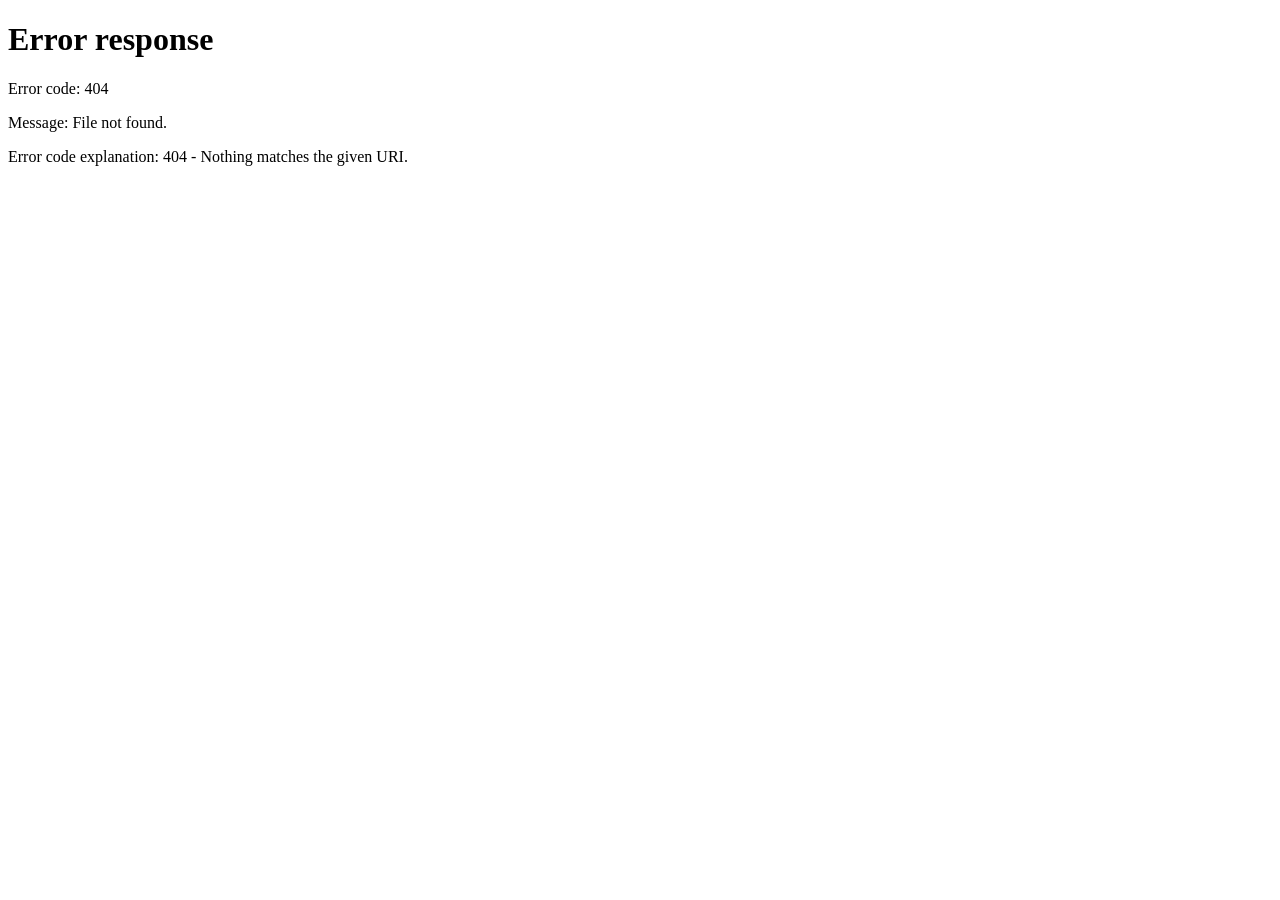
==== commit 9ef3d257: "Phase-2-factoring frontend" ====
--- a/frontend/index.html
+++ b/frontend/index.html
@@ -1,1895 +1,22 @@
 <!DOCTYPE html>
 <html lang="en">
+
 <head>
     <meta charset="UTF-8">
     <meta name="viewport" content="width=device-width, initial-scale=1.0">
-    <title>GoPAMS - Secure Access Management</title>
-    <!-- Google Fonts: Inter -->
-    <link rel="preconnect" href="https://fonts.googleapis.com">
-    <link rel="preconnect" href="https://fonts.gstatic.com" crossorigin>
-    <link href="https://fonts.googleapis.com/css2?family=Inter:wght@300;400;500;600;700&display=swap" rel="stylesheet">
-    <!-- FontAwesome for Icons -->
-    <link rel="stylesheet" href="https://cdnjs.cloudflare.com/ajax/libs/font-awesome/6.4.0/css/all.min.css">
-    
-    <style>
-        :root {
-            /* Brand Accents */
-            --primary: #EEE402;       /* Primary Brand Yellow */
-            --primary-hover: #D5CC02;
-            --secondary: #020EEE;     /* Complementary Blue */
-            --secondary-hover: #020CB5;
-            --warning: #EE6C02;       /* Attention Orange */
-            --success: #84EE02;       /* Operational Success Lime */
-            --success-confirm: #0EEE02; /* Success Green */
-            --info: #02EEE2;          /* Informational Cyan */
-            --danger: #DC3545;        /* Rejections Red */
-            
-            /* Neutrals (80% of interface) */
-            --bg: #F5F7FA;            /* Neutral Background */
-            --panel-bg: #FFFFFF;
-            --border: #E5E7EB;        /* Neutral Borders */
-            --text-main: #1E1E1E;
-            --text-muted: #666666;
-        }
+    <title>GoPAMS Redirecting...</title>
+</head>
 
-        * {
-            box-sizing: border-box;
-            margin: 0;
-            padding: 0;
-            font-family: 'Inter', sans-serif;
-            transition: all 0.2s ease;
-        }
-
-        body {
-            background: var(--bg);
-            color: var(--text-main);
-            min-height: 100vh;
-            display: flex;
-            justify-content: center;
-            align-items: center;
-            overflow-x: hidden;
-            position: relative;
-        }
-
-        .container {
-            width: 100%;
-            max-width: 450px;
-            padding: 20px;
-            z-index: 10;
-        }
-
-        /* Card: White background, subtle border, rounded 8px */
-        .card {
-            background: var(--panel-bg);
-            border: 1px solid var(--border);
-            border-radius: 8px;
-            padding: 40px;
-            box-shadow: 0 4px 12px rgba(0, 0, 0, 0.05);
-            position: relative;
-            overflow: hidden;
-        }
-
-        /* Top Yellow Stripe Accent */
-        .card::before {
-            content: '';
-            position: absolute;
-            top: 0;
-            left: 0;
-            right: 0;
-            height: 4px;
-            background: var(--primary);
-        }
-
-        .brand {
-            text-align: center;
-            margin-bottom: 30px;
-        }
-
-        .brand-logo {
-            font-size: 2.5rem;
-            color: var(--text-main);
-            font-weight: 700;
-            letter-spacing: -0.5px;
-            display: flex;
-            align-items: center;
-            justify-content: center;
-            gap: 10px;
-        }
-
-        .brand-logo i {
-            color: var(--primary);
-        }
-
-        .brand-tagline {
-            color: var(--text-muted);
-            font-size: 0.95rem;
-            margin-top: 8px;
-            font-weight: 400;
-        }
-
-        h2 {
-            font-size: 1.4rem;
-            font-weight: 600;
-            margin-bottom: 20px;
-            text-align: center;
-            letter-spacing: -0.3px;
-        }
-
-        .input-group {
-            margin-bottom: 20px;
-            position: relative;
-        }
-
-        .input-group label {
-            display: block;
-            margin-bottom: 8px;
-            font-size: 0.8rem;
-            font-weight: 600;
-            color: var(--text-muted);
-            text-transform: uppercase;
-            letter-spacing: 0.5px;
-        }
-
-        .input-wrapper {
-            position: relative;
-        }
-
-        .input-wrapper i {
-            position: absolute;
-            left: 16px;
-            top: 50%;
-            transform: translateY(-50%);
-            color: var(--text-muted);
-            font-size: 1rem;
-        }
-
-        .input-wrapper input {
-            width: 100%;
-            padding: 12px 14px 12px 42px;
-            background: #FFFFFF;
-            border: 1px solid var(--border);
-            border-radius: 6px;
-            color: var(--text-main);
-            font-size: 0.95rem;
-            outline: none;
-        }
-
-        .input-wrapper input:focus {
-            border-color: var(--secondary);
-            box-shadow: 0 0 0 3px rgba(2, 14, 238, 0.15);
-        }
-
-        /* Buttons styling */
-        .btn {
-            width: 100%;
-            padding: 12px;
-            background: var(--primary);
-            border: 1px solid #D5CC02;
-            border-radius: 6px;
-            color: #1E1E1E;
-            font-size: 0.95rem;
-            font-weight: 600;
-            cursor: pointer;
-            display: flex;
-            align-items: center;
-            justify-content: center;
-            gap: 10px;
-            box-shadow: none;
-        }
-
-        .btn:hover {
-            background: var(--primary-hover);
-            transform: translateY(-1px);
-        }
-
-        .btn:active {
-            transform: translateY(0);
-        }
-
-        /* Secondary Button (Blue background, White text) */
-        .btn-secondary {
-            background: var(--secondary);
-            border: 1px solid var(--secondary);
-            color: white;
-        }
-
-        .btn-secondary:hover {
-            background: var(--secondary-hover);
-            border-color: var(--secondary-hover);
-        }
-
-        .alert {
-            padding: 10px 14px;
-            border-radius: 6px;
-            margin-bottom: 20px;
-            font-size: 0.9rem;
-            display: flex;
-            align-items: center;
-            gap: 10px;
-            line-height: 1.4;
-        }
-
-        .alert-danger {
-            background: rgba(220, 53, 69, 0.08);
-            border: 1px solid var(--danger);
-            color: var(--danger);
-        }
-
-        .alert-success {
-            background: rgba(14, 238, 2, 0.08);
-            border: 1px solid var(--success-confirm);
-            color: #0c9e02;
-        }
-
-        .alert-warning {
-            background: rgba(238, 108, 2, 0.08);
-            border: 1px solid var(--warning);
-            color: var(--warning);
-        }
-
-        .hidden {
-            display: none !important;
-        }
-
-        /* Profile View styling */
-        .profile-view {
-            text-align: left;
-        }
-
-        .profile-header {
-            display: flex;
-            align-items: center;
-            gap: 16px;
-            margin-bottom: 25px;
-            padding-bottom: 20px;
-            border-bottom: 1px solid var(--border);
-        }
-
-        .avatar {
-            width: 60px;
-            height: 60px;
-            background: var(--primary);
-            color: #1E1E1E;
-            border: 1px solid #D5CC02;
-            border-radius: 50%;
-            display: flex;
-            align-items: center;
-            justify-content: center;
-            font-size: 1.5rem;
-            font-weight: 700;
-        }
-
-        .user-meta h3 {
-            font-size: 1.2rem;
-            font-weight: 600;
-            color: var(--text-main);
-        }
-
-        .user-meta p {
-            color: var(--text-muted);
-            font-size: 0.85rem;
-            display: flex;
-            align-items: center;
-        }
-
-        .info-grid {
-            display: grid;
-            grid-template-columns: 1fr;
-            gap: 14px;
-            margin-bottom: 25px;
-        }
-
-        .info-item {
-            background: #FFFFFF;
-            padding: 12px 14px;
-            border-radius: 6px;
-            border: 1px solid var(--border);
-        }
-
-        .info-label {
-            font-size: 0.75rem;
-            color: var(--text-muted);
-            text-transform: uppercase;
-            letter-spacing: 0.5px;
-            margin-bottom: 4px;
-        }
-
-        .info-value {
-            font-size: 0.95rem;
-            font-weight: 500;
-            color: var(--text-main);
-        }
-
-        .badge {
-            display: inline-block;
-            padding: 3px 8px;
-            border-radius: 4px;
-            font-size: 0.75rem;
-            font-weight: 600;
-            text-transform: uppercase;
-        }
-
-        /* Role Badges */
-        .badge-admin {
-            background: rgba(238, 228, 2, 0.12);
-            color: #7a7501;
-            border: 1px solid var(--primary);
-        }
-
-        .badge-user {
-            background: rgba(2, 14, 238, 0.06);
-            color: var(--secondary);
-            border: 1px solid var(--secondary);
-        }
-
-        /* Pulsing dot animation */
-        .pulse-dot {
-            width: 8px;
-            height: 8px;
-            background: var(--success);
-            border-radius: 50%;
-            display: inline-block;
-            margin-right: 6px;
-            box-shadow: 0 0 8px var(--success);
-            animation: pulse 1.5s infinite;
-        }
-
-        @keyframes pulse {
-            0% { transform: scale(0.95); box-shadow: 0 0 0 0 rgba(132, 238, 2, 0.5); }
-            70% { transform: scale(1); box-shadow: 0 0 0 5px rgba(132, 238, 2, 0); }
-            100% { transform: scale(0.95); box-shadow: 0 0 0 0 rgba(132, 238, 2, 0); }
-        }
-
-        /* Full-screen application layout (ITSM inspired) */
-        #app-layout {
-            position: fixed;
-            top: 0;
-            left: 0;
-            width: 100vw;
-            height: 100vh;
-            display: flex;
-            flex-direction: column;
-            z-index: 100;
-            background: var(--bg);
-            font-family: 'Inter', sans-serif;
-            overflow: hidden;
-        }
-
-        .app-header {
-            height: 60px;
-            background: #ffffff;
-            border-bottom: 1px solid var(--border);
-            display: flex;
-            justify-content: space-between;
-            align-items: center;
-            padding: 0 24px;
-            flex-shrink: 0;
-        }
-
-        .header-left .logo {
-            font-weight: 700;
-            font-size: 1.3rem;
-            color: var(--text-main);
-            display: flex;
-            align-items: center;
-            gap: 8px;
-            letter-spacing: -0.5px;
-            text-decoration: none;
-            cursor: pointer;
-        }
-
-        .header-left .logo i {
-            color: var(--primary);
-        }
-
-        .header-right {
-            display: flex;
-            align-items: center;
-            gap: 20px;
-        }
-
-        .notifications-bell {
-            position: relative;
-            font-size: 1.2rem;
-            color: var(--text-muted);
-            cursor: pointer;
-        }
-
-        .notifications-bell:hover {
-            color: var(--text-main);
-        }
-
-        .bell-badge {
-            position: absolute;
-            top: -4px;
-            right: -4px;
-            background: var(--danger);
-            color: white;
-            font-size: 0.65rem;
-            border-radius: 50%;
-            width: 15px;
-            height: 15px;
-            display: flex;
-            align-items: center;
-            justify-content: center;
-            font-weight: 700;
-        }
-
-        .header-user {
-            display: flex;
-            align-items: center;
-            gap: 10px;
-            border-left: 1px solid var(--border);
-            padding-left: 20px;
-        }
-
-        .header-user .avatar {
-            width: 32px;
-            height: 32px;
-            background: var(--primary);
-            color: var(--text-main);
-            border-radius: 50%;
-            display: flex;
-            align-items: center;
-            justify-content: center;
-            font-weight: 700;
-            font-size: 0.9rem;
-            border: 1px solid var(--primary-hover);
-        }
-
-        #header-username {
-            font-weight: 500;
-            font-size: 0.9rem;
-            color: var(--text-main);
-        }
-
-        .app-container {
-            display: flex;
-            flex: 1;
-            overflow: hidden;
-        }
-
-        .app-sidebar {
-            width: 240px;
-            background: #ffffff;
-            border-right: 1px solid var(--border);
-            display: flex;
-            flex-direction: column;
-            padding: 20px 0;
-            flex-shrink: 0;
-        }
-
-        .sidebar-nav {
-            display: flex;
-            flex-direction: column;
-            height: 100%;
-        }
-
-        .nav-item {
-            display: flex;
-            align-items: center;
-            gap: 12px;
-            padding: 12px 24px;
-            width: 100%;
-            border: none;
-            background: none;
-            text-align: left;
-            cursor: pointer;
-            color: var(--text-muted);
-            font-size: 0.95rem;
-            font-weight: 500;
-            font-family: 'Inter', sans-serif;
-            border-left: 4px solid transparent;
-        }
-
-        .nav-item:hover {
-            background: #F8F9FA;
-            color: var(--text-main);
-        }
-
-        .nav-item.active {
-            background: rgba(238, 228, 2, 0.08);
-            color: var(--text-main);
-            border-left: 4px solid var(--primary);
-            padding-left: 20px;
-            font-weight: 600;
-        }
-
-        .nav-item i {
-            font-size: 1.1rem;
-            color: var(--text-muted);
-            width: 20px;
-            text-align: center;
-        }
-
-        .nav-item.active i {
-            color: var(--text-main);
-        }
-
-        .logout-item {
-            color: var(--danger) !important;
-            margin-top: auto;
-        }
-
-        .logout-item i {
-            color: var(--danger) !important;
-        }
-
-        .app-main {
-            flex: 1;
-            overflow-y: auto;
-            padding: 30px;
-            background: var(--bg);
-        }
-
-        /* View Card styling */
-        .view-card {
-            width: 100%;
-            max-width: 1000px;
-            margin: 0 auto;
-            background: #ffffff;
-            border: 1px solid var(--border);
-            border-radius: 8px;
-            padding: 40px;
-            box-shadow: 0 4px 12px rgba(0, 0, 0, 0.05);
-            position: relative;
-        }
-
-        .view-card::before {
-            content: '';
-            position: absolute;
-            top: 0;
-            left: 0;
-            right: 0;
-            height: 4px;
-            background: var(--primary);
-            border-top-left-radius: 8px;
-            border-top-right-radius: 8px;
-        }
-
-        .table-responsive {
-            width: 100%;
-            overflow-x: auto;
-            margin-top: 15px;
-            border: 1px solid var(--border);
-            border-radius: 6px;
-            background: var(--panel-bg);
-        }
-
-        .admin-table {
-            width: 100%;
-            border-collapse: collapse;
-            text-align: left;
-            font-size: 0.9rem;
-        }
-
-        .admin-table th, .admin-table td {
-            padding: 12px 16px;
-            border-bottom: 1px solid var(--border);
-            white-space: nowrap;
-        }
-
-        .admin-table th {
-            background: #F9FAFB;
-            color: var(--text-muted);
-            font-weight: 600;
-            text-transform: uppercase;
-            font-size: 0.75rem;
-            letter-spacing: 0.5px;
-        }
-
-        .admin-table tbody tr:hover {
-            background: #F9FAFB;
-        }
-
-        /* Action Buttons */
-        .action-btn-group {
-            display: flex;
-            gap: 6px;
-        }
-
-        .action-btn {
-            background: none;
-            border: 1px solid var(--border);
-            border-radius: 4px;
-            padding: 6px 10px;
-            font-size: 0.8rem;
-            cursor: pointer;
-            display: inline-flex;
-            align-items: center;
-            gap: 4px;
-            font-family: 'Inter', sans-serif;
-        }
-
-        .action-btn:hover {
-            background: #E5E7EB;
-        }
-
-        .action-btn-danger:hover {
-            background: rgba(220, 53, 69, 0.08);
-            border-color: var(--danger);
-            color: var(--danger);
-        }
-
-        .action-btn-warning:hover {
-            background: rgba(238, 108, 2, 0.08);
-            border-color: var(--warning);
-            color: var(--warning);
-        }
-
-        /* Modal Overlay */
-        .modal {
-            position: fixed;
-            top: 0;
-            left: 0;
-            width: 100%;
-            height: 100%;
-            background: rgba(0, 0, 0, 0.4);
-            display: flex;
-            justify-content: center;
-            align-items: center;
-            z-index: 1000;
-            backdrop-filter: blur(2px);
-        }
-
-        .modal-content {
-            background: var(--panel-bg);
-            border: 1px solid var(--border);
-            border-radius: 8px;
-            padding: 30px;
-            width: 90%;
-            max-width: 500px;
-            box-shadow: 0 10px 25px rgba(0,0,0,0.1);
-            position: relative;
-            animation: slideDown 0.3s ease;
-        }
-
-        @keyframes slideDown {
-            from { transform: translateY(-20px); opacity: 0; }
-            to { transform: translateY(0); opacity: 1; }
-        }
-
-        .modal-content::before {
-            content: '';
-            position: absolute;
-            top: 0;
-            left: 0;
-            right: 0;
-            height: 4px;
-            background: var(--primary);
-            border-top-left-radius: 8px;
-            border-top-right-radius: 8px;
-        }
-
-        .modal-close {
-            position: absolute;
-            top: 15px;
-            right: 15px;
-            font-size: 1.2rem;
-            cursor: pointer;
-            color: var(--text-muted);
-            background: none;
-            border: none;
-        }
-
-        .modal-close:hover {
-            color: var(--text-main);
-        }
-
-        .form-row {
-            display: flex;
-            gap: 15px;
-        }
-
-        .form-row .input-group {
-            flex: 1;
-        }
-
-        /* Responsive sidebar navigation */
-        @media (max-width: 768px) {
-            .app-sidebar {
-                width: 70px;
-            }
-            .nav-item span {
-                display: none;
-            }
-            .nav-item {
-                justify-content: center;
-                padding: 12px 0;
-                border-left: none;
-            }
-            .nav-item.active {
-                border-left: none;
-                border-bottom: 3px solid var(--primary);
-                padding-left: 0;
-            }
-        }
-    </style>
-</head>
 <body>
-    <!-- AUTHENTICATION LAYOUT (VISIBLE WHEN LOGGED OUT) -->
-    <div id="auth-layout" class="container">
-        <!-- Brand / Logo -->
-        <div class="brand">
-            <div class="brand-logo">
-                <i class="fa-solid fa-shield-halved"></i> GoPAMS
-            </div>
-            <div class="brand-tagline">Password & Access Management System</div>
-        </div>
-
-        <div class="card">
-            <!-- 1. LOGIN FORM -->
-            <div id="login-section">
-                <h2>Access Portal</h2>
-                <div id="login-alert" class="alert alert-danger hidden"></div>
-                <form id="login-form">
-                    <div class="input-group">
-                        <label for="username">Username</label>
-                        <div class="input-wrapper">
-                            <i class="fa-solid fa-user"></i>
-                            <input type="text" id="username" placeholder="Enter username" required autocomplete="username">
-                        </div>
-                    </div>
-                    <div class="input-group">
-                        <label for="password">Password</label>
-                        <div class="input-wrapper">
-                            <i class="fa-solid fa-lock"></i>
-                            <input type="password" id="password" placeholder="Enter password" required autocomplete="current-password">
-                        </div>
-                    </div>
-                    <button type="submit" class="btn">
-                        <span>Sign In</span>
-                        <i class="fa-solid fa-arrow-right-to-bracket"></i>
-                    </button>
-                </form>
-            </div>
-
-            <!-- 2. CHANGE PASSWORD FORM (FIRST LOGIN FORCE) -->
-            <div id="pwd-change-section" class="hidden">
-                <h2>Setup Security</h2>
-                <div class="alert alert-warning">
-                    <i class="fa-solid fa-triangle-exclamation"></i>
-                    <span>First login detected. You are required to update your temporary password to proceed.</span>
-                </div>
-                <div id="pwd-alert" class="alert alert-danger hidden"></div>
-                <form id="pwd-change-form">
-                    <div class="input-group">
-                        <label for="current-password">Temporary Password</label>
-                        <div class="input-wrapper">
-                            <i class="fa-solid fa-lock-open"></i>
-                            <input type="password" id="current-password" placeholder="Enter temporary password" required autocomplete="current-password">
-                        </div>
-                    </div>
-                    <div class="input-group">
-                        <label for="new-password">New Password</label>
-                        <div class="input-wrapper">
-                            <i class="fa-solid fa-key"></i>
-                            <input type="password" id="new-password" placeholder="At least 8 characters" required autocomplete="new-password">
-                        </div>
-                    </div>
-                    <div class="input-group">
-                        <label for="confirm-password">Confirm Password</label>
-                        <div class="input-wrapper">
-                            <i class="fa-solid fa-check-double"></i>
-                            <input type="password" id="confirm-password" placeholder="Repeat new password" required autocomplete="new-password">
-                        </div>
-                    </div>
-                    <button type="submit" class="btn">
-                        <span>Save & Complete Setup</span>
-                        <i class="fa-solid fa-circle-check"></i>
-                    </button>
-                </form>
-            </div>
-        </div>
-    </div>
-
-    <!-- MAIN APPLICATION LAYOUT (VISIBLE WHEN LOGGED IN) -->
-    <div id="app-layout" class="hidden">
-        <!-- HEADER -->
-        <header class="app-header">
-            <div class="header-left">
-                <div class="logo" id="header-logo-home">
-                    <i class="fa-solid fa-shield-halved"></i> GoPAMS
-                </div>
-            </div>
-            <div class="header-right">
-                <div class="notifications-bell">
-                    <i class="fa-solid fa-bell"></i>
-                    <span class="bell-badge">0</span>
-                </div>
-                <div class="header-user">
-                    <div class="avatar" id="header-avatar">U</div>
-                    <span id="header-username">-</span>
-                </div>
-            </div>
-        </header>
-
-        <!-- CONTAINER FOR SIDEBAR + MAIN WORKSPACE -->
-        <div class="app-container">
-            <!-- SIDEBAR NAVIGATION -->
-            <aside class="app-sidebar">
-                <nav class="sidebar-nav">
-                    <button class="nav-item active" data-view="profile-view">
-                        <i class="fa-solid fa-user"></i>
-                        <span>Profile Dashboard</span>
-                    </button>
-                    
-                    <!-- Administrator-only Sidebar Items (Phase 3 CRUD Modules) -->
-                    <button class="nav-item admin-only hidden" data-view="users-view">
-                        <i class="fa-solid fa-users-gear"></i>
-                        <span>User Management</span>
-                    </button>
-                    <button class="nav-item admin-only hidden" data-view="groups-view">
-                        <i class="fa-solid fa-users"></i>
-                        <span>Group Management</span>
-                    </button>
-                    <button class="nav-item admin-only hidden" data-view="roles-view">
-                        <i class="fa-solid fa-shield-halved"></i>
-                        <span>Role Management</span>
-                    </button>
-                    
-                    <button id="logout-sidebar-btn" class="nav-item logout-item">
-                        <i class="fa-solid fa-arrow-right-from-bracket"></i>
-                        <span>Log Out</span>
-                    </button>
-                </nav>
-            </aside>
-
-            <!-- MAIN WORKSPACE CONTENT AREA -->
-            <main class="app-main">
-                <div id="app-alert" class="alert alert-danger hidden"></div>
-
-                <!-- A. PROFILE DASHBOARD -->
-                <div id="profile-view" class="view-card card">
-                    <h2 style="text-align: left; margin-bottom: 25px;">Profile Dashboard</h2>
-                    <div class="profile-header">
-                        <div class="avatar" id="profile-avatar">U</div>
-                        <div class="user-meta">
-                            <h3 id="profile-name">Full Name</h3>
-                            <p style="margin-top: 4px;"><span class="pulse-dot"></span>Active Session</p>
-                        </div>
-                    </div>
-                    <div id="profile-alert" class="alert alert-success hidden"></div>
-                    
-                    <div class="info-grid">
-                        <div class="info-item">
-                            <div class="info-label">Username</div>
-                            <div class="info-value" id="profile-username">-</div>
-                        </div>
-                        <div class="info-item">
-                            <div class="info-label">Security Role</div>
-                            <div class="info-value">
-                                <span class="badge" id="profile-role">Guest</span>
-                            </div>
-                        </div>
-                        <div class="info-item">
-                            <div class="info-label">Assigned Group</div>
-                            <div class="info-value" id="profile-group">-</div>
-                        </div>
-                        <div class="info-item" id="employee-id-container">
-                            <div class="info-label">Employee ID</div>
-                            <div class="info-value" id="profile-empid">-</div>
-                        </div>
-                        <div class="info-item">
-                            <div class="info-label">Email</div>
-                            <div class="info-value" id="profile-email">-</div>
-                        </div>
-                    </div>
-                </div>
-
-                <!-- B. USERS VIEW (ADMIN ONLY) -->
-                <div id="users-view" class="view-card card hidden">
-                    <div style="display: flex; justify-content: space-between; align-items: center; margin-bottom: 25px; padding-bottom: 15px; border-bottom: 1px solid var(--border);">
-                        <h2 style="margin-bottom: 0; text-align: left;">User Management</h2>
-                        <button id="add-user-btn" class="btn" style="width: auto; padding: 8px 16px; background: var(--success-confirm); color: #1E1E1E; border: 1px solid #0bb902; border-radius: 6px;">
-                            <i class="fa-solid fa-user-plus"></i> <span>Add User</span>
-                        </button>
-                    </div>
-                    <div class="table-responsive">
-                        <table class="admin-table">
-                            <thead>
-                                <tr>
-                                    <th>Full Name</th>
-                                    <th>Username</th>
-                                    <th>Role</th>
-                                    <th>Group</th>
-                                    <th>Email / Phone</th>
-                                    <th>Actions</th>
-                                </tr>
-                            </thead>
-                            <tbody id="users-table-body">
-                                <!-- populated dynamically -->
-                            </tbody>
-                        </table>
-                    </div>
-                </div>
-
-                <!-- C. GROUPS VIEW (ADMIN ONLY) -->
-                <div id="groups-view" class="view-card card hidden">
-                    <div style="display: flex; justify-content: space-between; align-items: center; margin-bottom: 25px; padding-bottom: 15px; border-bottom: 1px solid var(--border);">
-                        <h2 style="margin-bottom: 0; text-align: left;">Group Management</h2>
-                        <button id="add-group-btn" class="btn" style="width: auto; padding: 8px 16px; background: var(--success-confirm); color: #1E1E1E; border: 1px solid #0bb902; border-radius: 6px;">
-                            <i class="fa-solid fa-folder-plus"></i> <span>Add Group</span>
-                        </button>
-                    </div>
-                    <div class="table-responsive">
-                        <table class="admin-table">
-                            <thead>
-                                <tr>
-                                    <th>Group Name</th>
-                                    <th>Description</th>
-                                    <th>Actions</th>
-                                </tr>
-                            </thead>
-                            <tbody id="groups-table-body">
-                                <!-- populated dynamically -->
-                            </tbody>
-                        </table>
-                    </div>
-                </div>
-
-                <!-- D. ROLES VIEW (ADMIN ONLY) -->
-                <div id="roles-view" class="view-card card hidden">
-                    <div style="display: flex; justify-content: space-between; align-items: center; margin-bottom: 25px; padding-bottom: 15px; border-bottom: 1px solid var(--border);">
-                        <h2 style="margin-bottom: 0; text-align: left;">Role Management</h2>
-                        <button id="add-role-btn" class="btn" style="width: auto; padding: 8px 16px; background: var(--success-confirm); color: #1E1E1E; border: 1px solid #0bb902; border-radius: 6px;">
-                            <i class="fa-solid fa-shield-halved"></i> <span>Add Role</span>
-                        </button>
-                    </div>
-                    <div class="table-responsive">
-                        <table class="admin-table">
-                            <thead>
-                                <tr>
-                                    <th>Role Name</th>
-                                    <th>Description</th>
-                                    <th>Hierarchy Level</th>
-                                    <th>Actions</th>
-                                </tr>
-                            </thead>
-                            <tbody id="roles-table-body">
-                                <!-- populated dynamically -->
-                            </tbody>
-                        </table>
-                    </div>
-                </div>
-            </main>
-        </div>
-    </div>
-
-    <!-- 5. DIALOG OVERLAY MODALS -->
-    <!-- User Modal -->
-    <div id="user-modal" class="modal hidden">
-        <div class="modal-content">
-            <button class="modal-close" id="user-modal-close">&times;</button>
-            <h2 id="user-modal-title">Add User</h2>
-            <div id="user-modal-alert" class="alert alert-danger hidden"></div>
-            <form id="user-modal-form">
-                <input type="hidden" id="user-modal-id">
-                <div class="input-group">
-                    <label for="user-modal-fullname">Full Name</label>
-                    <div class="input-wrapper">
-                        <i class="fa-solid fa-id-card"></i>
-                        <input type="text" id="user-modal-fullname" required placeholder="John Doe">
-                    </div>
-                </div>
-                <div class="input-group">
-                    <label for="user-modal-username">Username</label>
-                    <div class="input-wrapper">
-                        <i class="fa-solid fa-user"></i>
-                        <input type="text" id="user-modal-username" required placeholder="johndoe">
-                    </div>
-                </div>
-                <div class="form-row">
-                    <div class="input-group">
-                        <label for="user-modal-phone">Phone Number</label>
-                        <div class="input-wrapper">
-                            <i class="fa-solid fa-phone"></i>
-                            <input type="text" id="user-modal-phone" placeholder="+123456789">
-                        </div>
-                    </div>
-                    <div class="input-group">
-                        <label for="user-modal-email">Email (Optional)</label>
-                        <div class="input-wrapper">
-                            <i class="fa-solid fa-envelope"></i>
-                            <input type="email" id="user-modal-email" placeholder="john@example.com">
-                        </div>
-                    </div>
-                </div>
-                <div class="form-row">
-                    <div class="input-group">
-                        <label for="user-modal-role">Role</label>
-                        <select id="user-modal-role" style="width:100%; padding:12px; border:1px solid var(--border); border-radius:6px; background:#fff; outline:none; font-family:'Inter';">
-                            <!-- populated dynamically -->
-                        </select>
-                    </div>
-                    <div class="input-group">
-                        <label for="user-modal-group">Group</label>
-                        <select id="user-modal-group" style="width:100%; padding:12px; border:1px solid var(--border); border-radius:6px; background:#fff; outline:none; font-family:'Inter';">
-                            <!-- populated dynamically -->
-                        </select>
-                    </div>
-                </div>
-                <div class="input-group" id="user-modal-empid-group">
-                    <label for="user-modal-empid">Employee ID</label>
-                    <div class="input-wrapper">
-                        <i class="fa-solid fa-hashtag"></i>
-                        <input type="text" id="user-modal-empid" placeholder="EMP-001">
-                    </div>
-                </div>
-                <div class="input-group" id="user-modal-password-group">
-                    <label for="user-modal-password">Temporary Password (Optional)</label>
-                    <div class="input-wrapper">
-                        <i class="fa-solid fa-lock"></i>
-                        <input type="password" id="user-modal-password" placeholder="Leave blank to auto-generate">
-                    </div>
-                </div>
-                <div class="input-group" style="display:flex; align-items:center; gap:10px; margin-top:10px; margin-bottom: 20px;">
-                    <input type="checkbox" id="user-modal-isadmin" style="width: 18px; height: 18px; cursor: pointer;">
-                    <label for="user-modal-isadmin" style="margin-bottom:0; cursor:pointer;">Grant Administrator Privileges</label>
-                </div>
-                <button type="submit" class="btn btn-secondary">
-                    <span id="user-modal-btn-text">Save User</span>
-                    <i class="fa-solid fa-floppy-disk"></i>
-                </button>
-            </form>
-        </div>
-    </div>
-
-    <!-- Group Modal -->
-    <div id="group-modal" class="modal hidden">
-        <div class="modal-content">
-            <button class="modal-close" id="group-modal-close">&times;</button>
-            <h2 id="group-modal-title">Add Group</h2>
-            <div id="group-modal-alert" class="alert alert-danger hidden"></div>
-            <form id="group-modal-form">
-                <input type="hidden" id="group-modal-id">
-                <div class="input-group">
-                    <label for="group-modal-name">Group Name</label>
-                    <div class="input-wrapper">
-                        <i class="fa-solid fa-folder"></i>
-                        <input type="text" id="group-modal-name" required placeholder="Networking">
-                    </div>
-                </div>
-                <div class="input-group">
-                    <label for="group-modal-desc">Description</label>
-                    <div class="input-wrapper">
-                        <i class="fa-solid fa-align-left"></i>
-                        <input type="text" id="group-modal-desc" placeholder="Manages switches and firewalls">
-                    </div>
-                </div>
-                <button type="submit" class="btn btn-secondary">
-                    <span>Save Group</span>
-                    <i class="fa-solid fa-floppy-disk"></i>
-                </button>
-            </form>
-        </div>
-    </div>
-
-    <!-- Role Modal -->
-    <div id="role-modal" class="modal hidden">
-        <div class="modal-content">
-            <button class="modal-close" id="role-modal-close">&times;</button>
-            <h2 id="role-modal-title">Add Role</h2>
-            <div id="role-modal-alert" class="alert alert-danger hidden"></div>
-            <form id="role-modal-form">
-                <input type="hidden" id="role-modal-id">
-                <div class="input-group">
-                    <label for="role-modal-name">Role Name</label>
-                    <div class="input-wrapper">
-                        <i class="fa-solid fa-tag"></i>
-                        <input type="text" id="role-modal-name" required placeholder="Leader">
-                    </div>
-                </div>
-                <div class="input-group">
-                    <label for="role-modal-desc">Description</label>
-                    <div class="input-wrapper">
-                        <i class="fa-solid fa-align-left"></i>
-                        <input type="text" id="role-modal-desc" placeholder="Team lead with approval rights">
-                    </div>
-                </div>
-                <div class="input-group">
-                    <label for="role-modal-level">Hierarchy Level</label>
-                    <div class="input-wrapper">
-                        <i class="fa-solid fa-arrow-up-9-1"></i>
-                        <input type="number" id="role-modal-level" required min="0" max="100" value="10">
-                    </div>
-                </div>
-                <button type="submit" class="btn btn-secondary">
-                    <span>Save Role</span>
-                    <i class="fa-solid fa-floppy-disk"></i>
-                </button>
-            </form>
-        </div>
-    </div>
-
-    <!-- Password Result Modal -->
-    <div id="result-modal" class="modal hidden">
-        <div class="modal-content">
-            <button class="modal-close" id="result-modal-close">&times;</button>
-            <h2>Temp Password Generated</h2>
-            <div class="alert alert-warning" style="margin-top: 15px;">
-                <i class="fa-solid fa-triangle-exclamation"></i>
-                <span>Please copy this temporary password immediately. It will not be shown again!</span>
-            </div>
-            <div class="input-group" style="margin-top: 20px;">
-                <label>Plaintext Temporary Password</label>
-                <div style="display: flex; gap: 10px;">
-                    <div class="input-wrapper" style="flex: 1;">
-                        <i class="fa-solid fa-key"></i>
-                        <input type="text" id="result-password-val" readonly style="background: #F1F3F5; font-family: monospace; font-size: 1.1rem; letter-spacing: 0.5px; padding-left: 42px;">
-                    </div>
-                    <button id="copy-temp-pass-btn" class="btn" style="width: auto; padding: 0 16px; background: var(--secondary); color: white; border: none; border-radius: 6px; cursor: pointer;">
-                        <i class="fa-solid fa-copy"></i>
-                    </button>
-                </div>
-            </div>
-            <button id="result-modal-done" class="btn btn-secondary" style="margin-top: 20px;">
-                <span>Done</span>
-            </button>
-        </div>
-    </div>
-
     <script>
-        const API_BASE = '/api/auth';
-        let authToken = localStorage.getItem('jwt_token') || '';
-        let enterpriseMode = false;
-
-        // Form elements
-        const loginSection = document.getElementById('login-section');
-        const loginForm = document.getElementById('login-form');
-        const loginAlert = document.getElementById('login-alert');
-        const usernameInput = document.getElementById('username');
-        const passwordInput = document.getElementById('password');
-
-        const pwdChangeSection = document.getElementById('pwd-change-section');
-        const pwdChangeForm = document.getElementById('pwd-change-form');
-        const pwdAlert = document.getElementById('pwd-alert');
-        const currentPasswordInput = document.getElementById('current-password');
-        const newPasswordInput = document.getElementById('new-password');
-        const confirmPasswordInput = document.getElementById('confirm-password');
-
-        const profileAlert = document.getElementById('profile-alert');
-        const profileName = document.getElementById('profile-name');
-        const profileUsername = document.getElementById('profile-username');
-        const profileRole = document.getElementById('profile-role');
-        const profileGroup = document.getElementById('profile-group');
-        const profileEmpId = document.getElementById('profile-empid');
-        const profileEmail = document.getElementById('profile-email');
-        const profileAvatar = document.getElementById('profile-avatar');
-        const empIdContainer = document.getElementById('employee-id-container');
-
-        // Admin Elements
-        const adminAlert = document.getElementById('app-alert');
-        
-        const usersTableBody = document.getElementById('users-table-body');
-        const groupsTableBody = document.getElementById('groups-table-body');
-        const rolesTableBody = document.getElementById('roles-table-body');
-
-        // Modals
-        const userModal = document.getElementById('user-modal');
-        const groupModal = document.getElementById('group-modal');
-        const roleModal = document.getElementById('role-modal');
-        const resultModal = document.getElementById('result-modal');
-
-        // Forms inside modals
-        const userModalForm = document.getElementById('user-modal-form');
-        const groupModalForm = document.getElementById('group-modal-form');
-        const roleModalForm = document.getElementById('role-modal-form');
-
-        // Initialize state
-        window.addEventListener('DOMContentLoaded', () => {
-            if (authToken) {
-                fetchProfile();
-            } else {
-                showSection('login');
-            }
-            setupEventListeners();
-        });
-
-        function showSection(name) {
-            const authLayout = document.getElementById('auth-layout');
-            const appLayout = document.getElementById('app-layout');
-            
-            authLayout.classList.add('hidden');
-            appLayout.classList.add('hidden');
-            loginSection.classList.add('hidden');
-            pwdChangeSection.classList.add('hidden');
-
-            if (name === 'login' || name === 'password-change') {
-                authLayout.classList.remove('hidden');
-                if (name === 'login') {
-                    loginSection.classList.remove('hidden');
-                } else {
-                    pwdChangeSection.classList.remove('hidden');
-                }
-            } else if (name === 'profile' || name === 'admin') {
-                appLayout.classList.remove('hidden');
-                if (name === 'admin') {
-                    showView('users-view');
-                } else {
-                    showView('profile-view');
-                }
-            }
-        }
-
-        function showView(viewId) {
-            // Hide all workspace view cards
-            document.querySelectorAll('.view-card').forEach(el => el.classList.add('hidden'));
-            
-            // Show active workspace card
-            const activeCard = document.getElementById(viewId);
-            if (activeCard) {
-                activeCard.classList.remove('hidden');
-            }
-
-            // Sync sidebar active highlight state
-            document.querySelectorAll('.nav-item').forEach(btn => {
-                if (btn.getAttribute('data-view') === viewId) {
-                    btn.classList.add('active');
-                } else {
-                    btn.classList.remove('active');
-                }
-            });
-
-            // Load data when transitioning
-            if (viewId === 'users-view') {
-                fetchUsers();
-            } else if (viewId === 'groups-view') {
-                fetchGroups();
-            } else if (viewId === 'roles-view') {
-                fetchRoles();
-            }
-        }
-
-        function showAlert(alertEl, text, type = 'danger') {
-            alertEl.innerText = text;
-            alertEl.className = `alert alert-${type}`;
-            alertEl.classList.remove('hidden');
-            setTimeout(() => {
-                if (type === 'success') {
-                    alertEl.classList.add('hidden');
-                }
-            }, 5000);
-        }
-
-        // Login Submit
-        loginForm.addEventListener('submit', async (e) => {
-            e.preventDefault();
-            loginAlert.classList.add('hidden');
-
-            const payload = {
-                username: usernameInput.value.trim(),
-                password: passwordInput.value
-            };
-
-            try {
-                const response = await fetch(`${API_BASE}/login`, {
-                    method: 'POST',
-                    headers: { 'Content-Type': 'application/json' },
-                    body: JSON.stringify(payload)
-                });
-
-                const data = await response.json();
-
-                if (!response.ok) {
-                    throw new Error(data.message || 'Login failed. Please check credentials.');
-                }
-
-                // Save token
-                authToken = data.token;
-                localStorage.setItem('jwt_token', authToken);
-                enterpriseMode = data.enterprise_mode || false;
-
-                if (data.must_change_password) {
-                    currentPasswordInput.value = payload.password; // prefill temp password
-                    showSection('password-change');
-                } else {
-                    renderProfile(data.user);
-                    showSection('profile');
-                    showAlert(profileAlert, 'Welcome back!', 'success');
-                }
-            } catch (err) {
-                showAlert(loginAlert, err.message, 'danger');
-            }
-        });
-
-        // Change Password Submit
-        pwdChangeForm.addEventListener('submit', async (e) => {
-            e.preventDefault();
-            pwdAlert.classList.add('hidden');
-
-            const curPass = currentPasswordInput.value;
-            const newPass = newPasswordInput.value;
-            const confPass = confirmPasswordInput.value;
-
-            if (newPass.length < 8) {
-                showAlert(pwdAlert, 'New password must be at least 8 characters long', 'danger');
-                return;
-            }
-
-            if (newPass !== confPass) {
-                showAlert(pwdAlert, 'Passwords do not match', 'danger');
-                return;
-            }
-
-            try {
-                const response = await fetch(`${API_BASE}/change-password`, {
-                    method: 'POST',
-                    headers: { 
-                        'Content-Type': 'application/json',
-                        'Authorization': `Bearer ${authToken}`
-                    },
-                    body: JSON.stringify({
-                        current_password: curPass,
-                        new_password: newPass
-                    })
-                });
-
-                const data = await response.json();
-
-                if (!response.ok) {
-                    throw new Error(data.message || 'Failed to update password');
-                }
-
-                // Save new token
-                authToken = data.token;
-                localStorage.setItem('jwt_token', authToken);
-
-                // Fetch new profile state
-                await fetchProfile();
-                showAlert(profileAlert, 'Password updated successfully! Welcome to your secure account.', 'success');
-            } catch (err) {
-                showAlert(pwdAlert, err.message, 'danger');
-            }
-        });
-
-        // Fetch user profile from token
-        async function fetchProfile() {
-            try {
-                const response = await fetch(`${API_BASE}/me`, {
-                    method: 'GET',
-                    headers: {
-                        'Authorization': `Bearer ${authToken}`
-                    }
-                });
-
-                const data = await response.json();
-
-                if (!response.ok) {
-                    if (response.status === 403 && data.error === 'password_change_required') {
-                        showSection('password-change');
-                        return;
-                    }
-                    throw new Error(data.message || 'Session expired. Please log in again.');
-                }
-
-                enterpriseMode = data.enterprise_mode || false;
-                renderProfile(data.user);
-                showSection('profile');
-            } catch (err) {
-                localStorage.removeItem('jwt_token');
-                authToken = '';
-                showSection('login');
-                showAlert(loginAlert, err.message, 'danger');
-            }
-        }
-
-        function renderProfile(user) {
-            profileName.innerText = user.full_name || 'N/A';
-            profileUsername.innerText = user.username || '-';
-            profileEmail.innerText = user.email || 'None provided';
-            
-            // Set avatar initials
-            const initial = user.full_name ? user.full_name.charAt(0).toUpperCase() : 'U';
-            profileAvatar.innerText = initial;
-            
-            // Set header values
-            document.getElementById('header-username').innerText = user.username || '-';
-            document.getElementById('header-avatar').innerText = initial;
-
-            const role = user.role || 'Guest';
-            profileRole.innerText = role;
-            if (role === 'Administrator') {
-                profileRole.className = 'badge badge-admin';
-            } else {
-                profileRole.className = 'badge badge-user';
-            }
-
-            if (user.group && user.group.name) {
-                profileGroup.innerText = user.group.name;
-            } else {
-                profileGroup.innerText = 'No group assigned';
-            }
-
-            if (user.employee_id) {
-                empIdContainer.style.display = 'block';
-                profileEmpId.innerText = user.employee_id;
-            } else {
-                empIdContainer.style.display = 'none';
-            }
-
-            // Show admin sidebar links if administrator
-            const adminOnlyLinks = document.querySelectorAll('.admin-only');
-            if (user.is_admin) {
-                adminOnlyLinks.forEach(el => el.classList.remove('hidden'));
-            } else {
-                adminOnlyLinks.forEach(el => el.classList.add('hidden'));
-            }
-        }
-
-        // Logout execution
-        async function handleLogout() {
-            try {
-                await fetch(`${API_BASE}/logout`, { 
-                    method: 'POST',
-                    headers: { 'Authorization': `Bearer ${authToken}` }
-                });
-            } catch (e) {}
-            
-            localStorage.removeItem('jwt_token');
-            authToken = '';
-            usernameInput.value = '';
-            passwordInput.value = '';
-            currentPasswordInput.value = '';
-            newPasswordInput.value = '';
-            confirmPasswordInput.value = '';
-            loginAlert.classList.add('hidden');
-            showSection('login');
-        }
-
-        // ==========================================
-        // SIDEBAR NAVIGATION & CRUD EVENT HANDLERS
-        // ==========================================
-
-        function setupEventListeners() {
-            // Sidebar tab switches
-            document.querySelectorAll('.nav-item[data-view]').forEach(btn => {
-                btn.addEventListener('click', () => {
-                    const targetView = btn.getAttribute('data-view');
-                    showView(targetView);
-                });
-            });
-
-            // Back to profile shortcut on Logo click
-            const logoBtn = document.getElementById('header-logo-home');
-            if (logoBtn) {
-                logoBtn.addEventListener('click', () => showView('profile-view'));
-            }
-
-            // Logout execution from sidebar
-            const logoutSidebarBtn = document.getElementById('logout-sidebar-btn');
-            if (logoutSidebarBtn) {
-                logoutSidebarBtn.addEventListener('click', handleLogout);
-            }
-
-            // Modal Openers
-            document.getElementById('add-user-btn').addEventListener('click', () => openUserModal());
-            document.getElementById('add-group-btn').addEventListener('click', () => openGroupModal());
-            document.getElementById('add-role-btn').addEventListener('click', () => openRoleModal());
-
-            // Modal Closers
-            document.getElementById('user-modal-close').addEventListener('click', () => closeModal(userModal));
-            document.getElementById('group-modal-close').addEventListener('click', () => closeModal(groupModal));
-            document.getElementById('role-modal-close').addEventListener('click', () => closeModal(roleModal));
-            document.getElementById('result-modal-close').addEventListener('click', () => closeModal(resultModal));
-            document.getElementById('result-modal-done').addEventListener('click', () => closeModal(resultModal));
-
-            // Copy Generated Password
-            document.getElementById('copy-temp-pass-btn').addEventListener('click', () => {
-                const valEl = document.getElementById('result-password-val');
-                valEl.select();
-                navigator.clipboard.writeText(valEl.value).then(() => {
-                    alert('Temporary password copied to clipboard!');
-                });
-            });
-
-            // Form Submit Handlers
-            userModalForm.addEventListener('submit', handleUserSubmit);
-            groupModalForm.addEventListener('submit', handleGroupSubmit);
-            roleModalForm.addEventListener('submit', handleRoleSubmit);
-        }
-
-        function openModal(modalEl) {
-            modalEl.classList.remove('hidden');
-        }
-
-        function closeModal(modalEl) {
-            modalEl.classList.add('hidden');
-        }
-
-        // --- Fetch Utilities ---
-        async function apiFetch(endpoint, method = 'GET', body = null) {
-            const options = {
-                method: method,
-                headers: {
-                    'Authorization': `Bearer ${authToken}`
-                }
-            };
-            if (body) {
-                options.headers['Content-Type'] = 'application/json';
-                options.body = JSON.stringify(body);
-            }
-            const res = await fetch(endpoint, options);
-            const data = await res.json();
-            if (!res.ok) {
-                throw new Error(data.message || 'Operation failed');
-            }
-            return data;
-        }
-
-        // --- Groups CRUD ---
-        async function fetchGroups() {
-            try {
-                const groups = await apiFetch('/api/groups');
-                groupsTableBody.innerHTML = '';
-                groups.forEach(g => {
-                    const tr = document.createElement('tr');
-                    tr.innerHTML = `
-                        <td style="font-weight:600;">${escapeHtml(g.name)}</td>
-                        <td>${escapeHtml(g.description || '-')}</td>
-                        <td>
-                            <div class="action-btn-group">
-                                <button class="action-btn" onclick="editGroup(${g.id})"><i class="fa-solid fa-pen"></i> Edit</button>
-                                <button class="action-btn action-btn-danger" onclick="deleteGroup(${g.id})"><i class="fa-solid fa-trash"></i> Delete</button>
-                            </div>
-                        </td>
-                    `;
-                    groupsTableBody.appendChild(tr);
-                });
-            } catch (err) {
-                showAlert(adminAlert, 'Failed to fetch groups: ' + err.message);
-            }
-        }
-
-        function openGroupModal(group = null) {
-            document.getElementById('group-modal-alert').classList.add('hidden');
-            if (group) {
-                document.getElementById('group-modal-title').innerText = 'Edit Group';
-                document.getElementById('group-modal-id').value = group.id;
-                document.getElementById('group-modal-name').value = group.name;
-                document.getElementById('group-modal-desc').value = group.description || '';
-            } else {
-                document.getElementById('group-modal-title').innerText = 'Add Group';
-                document.getElementById('group-modal-id').value = '';
-                document.getElementById('group-modal-name').value = '';
-                document.getElementById('group-modal-desc').value = '';
-            }
-            openModal(groupModal);
-        }
-
-        async function editGroup(id) {
-            try {
-                const group = await apiFetch(`/api/groups/${id}`);
-                openGroupModal(group);
-            } catch (err) {
-                showAlert(adminAlert, err.message);
-            }
-        }
-
-        async function handleGroupSubmit(e) {
-            e.preventDefault();
-            const alertEl = document.getElementById('group-modal-alert');
-            alertEl.classList.add('hidden');
-
-            const id = document.getElementById('group-modal-id').value;
-            const payload = {
-                name: document.getElementById('group-modal-name').value.trim(),
-                description: document.getElementById('group-modal-desc').value.trim()
-            };
-
-            try {
-                if (id) {
-                    await apiFetch(`/api/groups/${id}`, 'PUT', payload);
-                } else {
-                    await apiFetch('/api/groups', 'POST', payload);
-                }
-                closeModal(groupModal);
-                fetchGroups();
-            } catch (err) {
-                showAlert(alertEl, err.message);
-            }
-        }
-
-        async function deleteGroup(id) {
-            if (!confirm('Are you sure you want to delete this group?')) return;
-            try {
-                await apiFetch(`/api/groups/${id}`, 'DELETE');
-                fetchGroups();
-            } catch (err) {
-                showAlert(adminAlert, err.message);
-            }
-        }
-
-        // --- Roles CRUD ---
-        async function fetchRoles() {
-            try {
-                const roles = await apiFetch('/api/roles');
-                rolesTableBody.innerHTML = '';
-                roles.forEach(r => {
-                    const tr = document.createElement('tr');
-                    tr.innerHTML = `
-                        <td style="font-weight:600;">${escapeHtml(r.name)}</td>
-                        <td>${escapeHtml(r.description || '-')}</td>
-                        <td><span class="badge badge-user" style="background:#e5e7eb; border:none; color:var(--text-main); font-family:monospace;">${r.hierarchy_level}</span></td>
-                        <td>
-                            <div class="action-btn-group">
-                                <button class="action-btn" onclick="editRole(${r.id})"><i class="fa-solid fa-pen"></i> Edit</button>
-                                <button class="action-btn action-btn-danger" onclick="deleteRole(${r.id})"><i class="fa-solid fa-trash"></i> Delete</button>
-                            </div>
-                        </td>
-                    `;
-                    rolesTableBody.appendChild(tr);
-                });
-            } catch (err) {
-                showAlert(adminAlert, 'Failed to fetch roles: ' + err.message);
-            }
-        }
-
-        function openRoleModal(role = null) {
-            document.getElementById('role-modal-alert').classList.add('hidden');
-            if (role) {
-                document.getElementById('role-modal-title').innerText = 'Edit Role';
-                document.getElementById('role-modal-id').value = role.id;
-                document.getElementById('role-modal-name').value = role.name;
-                document.getElementById('role-modal-desc').value = role.description || '';
-                document.getElementById('role-modal-level').value = role.hierarchy_level;
-            } else {
-                document.getElementById('role-modal-title').innerText = 'Add Role';
-                document.getElementById('role-modal-id').value = '';
-                document.getElementById('role-modal-name').value = '';
-                document.getElementById('role-modal-desc').value = '';
-                document.getElementById('role-modal-level').value = 10;
-            }
-            openModal(roleModal);
-        }
-
-        async function editRole(id) {
-            try {
-                const role = await apiFetch(`/api/roles/${id}`);
-                openRoleModal(role);
-            } catch (err) {
-                showAlert(adminAlert, err.message);
-            }
-        }
-
-        async function handleRoleSubmit(e) {
-            e.preventDefault();
-            const alertEl = document.getElementById('role-modal-alert');
-            alertEl.classList.add('hidden');
-
-            const id = document.getElementById('role-modal-id').value;
-            const payload = {
-                name: document.getElementById('role-modal-name').value.trim(),
-                description: document.getElementById('role-modal-desc').value.trim(),
-                hierarchy_level: parseInt(document.getElementById('role-modal-level').value, 10)
-            };
-
-            try {
-                if (id) {
-                    await apiFetch(`/api/roles/${id}`, 'PUT', payload);
-                } else {
-                    await apiFetch('/api/roles', 'POST', payload);
-                }
-                closeModal(roleModal);
-                fetchRoles();
-            } catch (err) {
-                showAlert(alertEl, err.message);
-            }
-        }
-
-        async function deleteRole(id) {
-            if (!confirm('Are you sure you want to delete this role?')) return;
-            try {
-                await apiFetch(`/api/roles/${id}`, 'DELETE');
-                fetchRoles();
-            } catch (err) {
-                showAlert(adminAlert, err.message);
-            }
-        }
-
-        // --- Users CRUD ---
-        async function fetchUsers() {
-            try {
-                const users = await apiFetch('/api/users');
-                usersTableBody.innerHTML = '';
-                users.forEach(u => {
-                    const roleName = u.role ? u.role.name : 'Guest';
-                    const groupName = u.group ? u.group.name : 'None';
-                    const detail = [];
-                    if (u.email) detail.push(u.email);
-                    if (u.phone_number) detail.push(u.phone_number);
-                    if (u.employee_id) detail.push(`ID: ${u.employee_id}`);
-
-                    const tr = document.createElement('tr');
-                    tr.innerHTML = `
-                        <td style="font-weight:600;">
-                            ${escapeHtml(u.full_name)}
-                            ${u.is_admin ? '<span class="badge badge-admin" style="font-size:0.65rem; padding: 2px 4px; margin-left: 5px;">Admin</span>' : ''}
-                        </td>
-                        <td style="font-family:monospace;">${escapeHtml(u.username)}</td>
-                        <td><span class="badge ${roleName === 'Administrator' ? 'badge-admin' : 'badge-user'}">${roleName}</span></td>
-                        <td><span class="badge badge-user" style="background:#e8f0fe; border-color:#d2e3fc; color:#1967d2;">${groupName}</span></td>
-                        <td style="font-size:0.8rem; color:var(--text-muted);">${escapeHtml(detail.join(' | ') || '-')}</td>
-                        <td>
-                            <div class="action-btn-group">
-                                <button class="action-btn" onclick="editUser(${u.id})"><i class="fa-solid fa-pen"></i> Edit</button>
-                                <button class="action-btn action-btn-warning" onclick="resetUserPassword(${u.id})"><i class="fa-solid fa-key"></i> Reset Pass</button>
-                                <button class="action-btn action-btn-danger" onclick="deleteUser(${u.id})"><i class="fa-solid fa-trash"></i> Delete</button>
-                            </div>
-                        </td>
-                    `;
-                    usersTableBody.appendChild(tr);
-                });
-            } catch (err) {
-                showAlert(adminAlert, 'Failed to fetch users: ' + err.message);
-            }
-        }
-
-        async function openUserModal(user = null) {
-            document.getElementById('user-modal-alert').classList.add('hidden');
-            
-            // Toggle Employee ID input display depending on Enterprise mode
-            const empIdGroup = document.getElementById('user-modal-empid-group');
-            const empIdInput = document.getElementById('user-modal-empid');
-            if (enterpriseMode) {
-                empIdGroup.style.display = 'block';
-                empIdInput.required = true;
-            } else {
-                empIdGroup.style.display = 'none';
-                empIdInput.required = false;
-            }
-
-            // Populates dropdown selects
-            const selectedGroupId = user ? user.group_id : null;
-            const selectedRoleId = user ? user.role_id : null;
-            await populateUserModalSelects(selectedGroupId, selectedRoleId);
-
-            if (user) {
-                document.getElementById('user-modal-title').innerText = 'Edit User';
-                document.getElementById('user-modal-btn-text').innerText = 'Save Changes';
-                document.getElementById('user-modal-id').value = user.id;
-                document.getElementById('user-modal-fullname').value = user.full_name;
-                document.getElementById('user-modal-username').value = user.username;
-                document.getElementById('user-modal-username').disabled = true; // username immutable
-                document.getElementById('user-modal-phone').value = user.phone_number || '';
-                document.getElementById('user-modal-email').value = user.email || '';
-                document.getElementById('user-modal-empid').value = user.employee_id || '';
-                document.getElementById('user-modal-isadmin').checked = user.is_admin;
-                
-                // Hide temporary password field when editing
-                document.getElementById('user-modal-password-group').style.display = 'none';
-            } else {
-                document.getElementById('user-modal-title').innerText = 'Add User';
-                document.getElementById('user-modal-btn-text').innerText = 'Create User';
-                document.getElementById('user-modal-id').value = '';
-                document.getElementById('user-modal-fullname').value = '';
-                document.getElementById('user-modal-username').value = '';
-                document.getElementById('user-modal-username').disabled = false;
-                document.getElementById('user-modal-phone').value = '';
-                document.getElementById('user-modal-email').value = '';
-                document.getElementById('user-modal-empid').value = '';
-                document.getElementById('user-modal-isadmin').checked = false;
-                
-                // Show temporary password field when creating
-                document.getElementById('user-modal-password-group').style.display = 'block';
-                document.getElementById('user-modal-password').value = '';
-            }
-            openModal(userModal);
-        }
-
-        async function populateUserModalSelects(selectedGroupId, selectedRoleId) {
-            try {
-                const groups = await apiFetch('/api/groups');
-                const groupSelect = document.getElementById('user-modal-group');
-                groupSelect.innerHTML = '<option value="">No group assigned</option>';
-                groups.forEach(g => {
-                    const opt = document.createElement('option');
-                    opt.value = g.id;
-                    opt.innerText = g.name;
-                    if (selectedGroupId && g.id == selectedGroupId) opt.selected = true;
-                    groupSelect.appendChild(opt);
-                });
-            } catch (e) {}
-
-            try {
-                const roles = await apiFetch('/api/roles');
-                const roleSelect = document.getElementById('user-modal-role');
-                roleSelect.innerHTML = '<option value="">No role assigned</option>';
-                roles.forEach(r => {
-                    const opt = document.createElement('option');
-                    opt.value = r.id;
-                    opt.innerText = `${r.name} (Level ${r.hierarchy_level})`;
-                    if (selectedRoleId && r.id == selectedRoleId) opt.selected = true;
-                    roleSelect.appendChild(opt);
-                });
-            } catch (e) {}
-        }
-
-        async function editUser(id) {
-            try {
-                const user = await apiFetch(`/api/users/${id}`);
-                openUserModal(user);
-            } catch (err) {
-                showAlert(adminAlert, err.message);
-            }
-        }
-
-        async function handleUserSubmit(e) {
-            e.preventDefault();
-            const alertEl = document.getElementById('user-modal-alert');
-            alertEl.classList.add('hidden');
-
-            const id = document.getElementById('user-modal-id').value;
-            
-            // Build request body
-            const roleVal = document.getElementById('user-modal-role').value;
-            const groupVal = document.getElementById('user-modal-group').value;
-
-            const payload = {
-                full_name: document.getElementById('user-modal-fullname').value.trim(),
-                phone_number: document.getElementById('user-modal-phone').value.trim(),
-                email: document.getElementById('user-modal-email').value.trim() || null,
-                employee_id: document.getElementById('user-modal-empid').value.trim() || null,
-                group_id: groupVal ? parseInt(groupVal, 10) : null,
-                role_id: roleVal ? parseInt(roleVal, 10) : null,
-                is_admin: document.getElementById('user-modal-isadmin').checked
-            };
-
-            try {
-                if (id) {
-                    // Update
-                    await apiFetch(`/api/users/${id}`, 'PUT', payload);
-                    closeModal(userModal);
-                    fetchUsers();
-                } else {
-                    // Create
-                    payload.username = document.getElementById('user-modal-username').value.trim();
-                    payload.temp_password = document.getElementById('user-modal-password').value;
-                    const res = await apiFetch('/api/users', 'POST', payload);
-                    
-                    closeModal(userModal);
-                    fetchUsers();
-                    
-                    // Show generated temporary password in result modal
-                    document.getElementById('result-password-val').value = res.temporary_password;
-                    openModal(resultModal);
-                }
-            } catch (err) {
-                showAlert(alertEl, err.message);
-            }
-        }
-
-        async function resetUserPassword(id) {
-            if (!confirm('Are you sure you want to reset password for this user? They will be forced to change it on their next login.')) return;
-            try {
-                const res = await apiFetch(`/api/users/${id}/reset-password`, 'POST', {});
-                document.getElementById('result-password-val').value = res.temporary_password;
-                openModal(resultModal);
-            } catch (err) {
-                showAlert(adminAlert, err.message);
-            }
-        }
-
-        async function deleteUser(id) {
-            if (!confirm('Are you sure you want to delete this user?')) return;
-            try {
-                await apiFetch(`/api/users/${id}`, 'DELETE');
-                fetchUsers();
-            } catch (err) {
-                showAlert(adminAlert, err.message);
-            }
-        }
-
-        // --- Helper: HTML Escaper to prevent XSS ---
-        function escapeHtml(str) {
-            if (!str) return '';
-            return str
-                .replace(/&/g, "&amp;")
-                .replace(/</g, "&lt;")
-                .replace(/>/g, "&gt;")
-                .replace(/"/g, "&quot;")
-                .replace(/'/g, "&#039;");
+        // Check local token presence to handle root redirecting
+        const token = localStorage.getItem('jwt_token');
+        if (token) {
+            window.location.href = '/pages/dashboard.html';
+        } else {
+            window.location.href = '/pages/login.html';
         }
     </script>
 </body>
-</html>
+
+</html>
